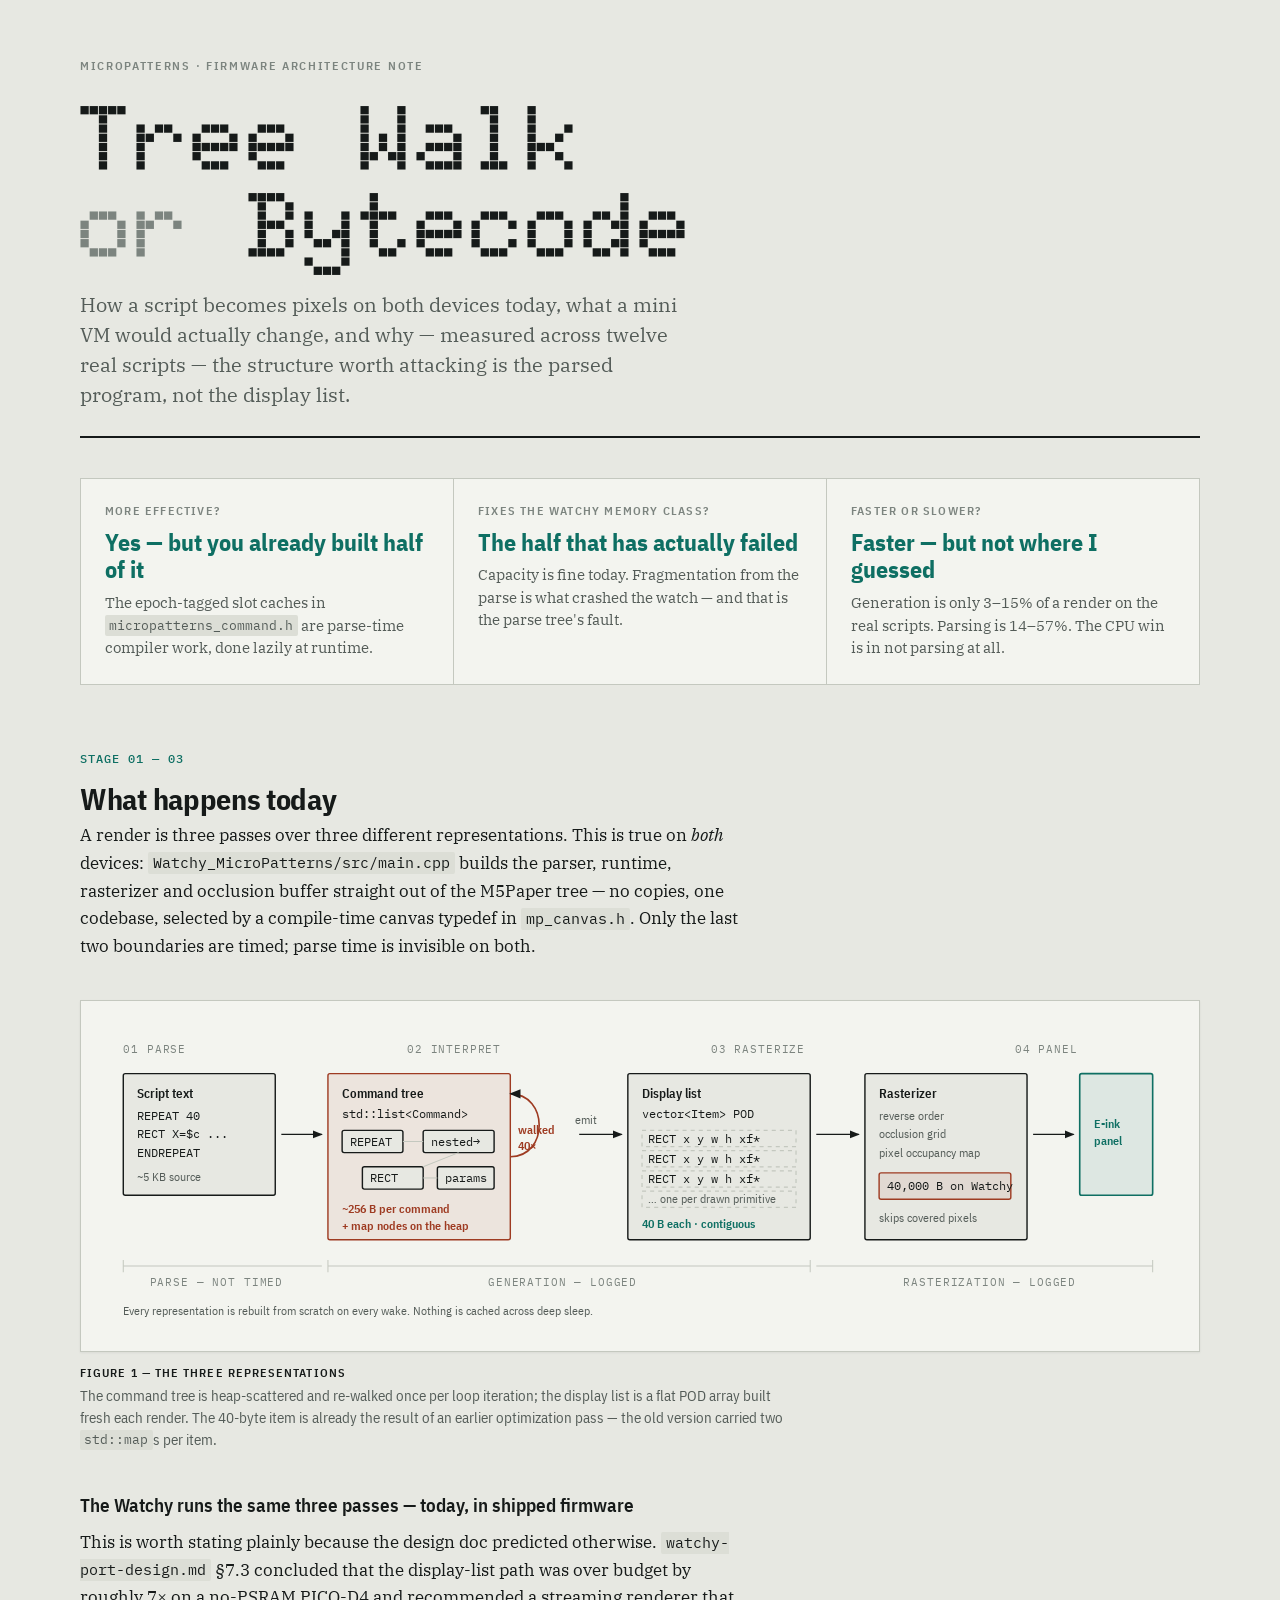
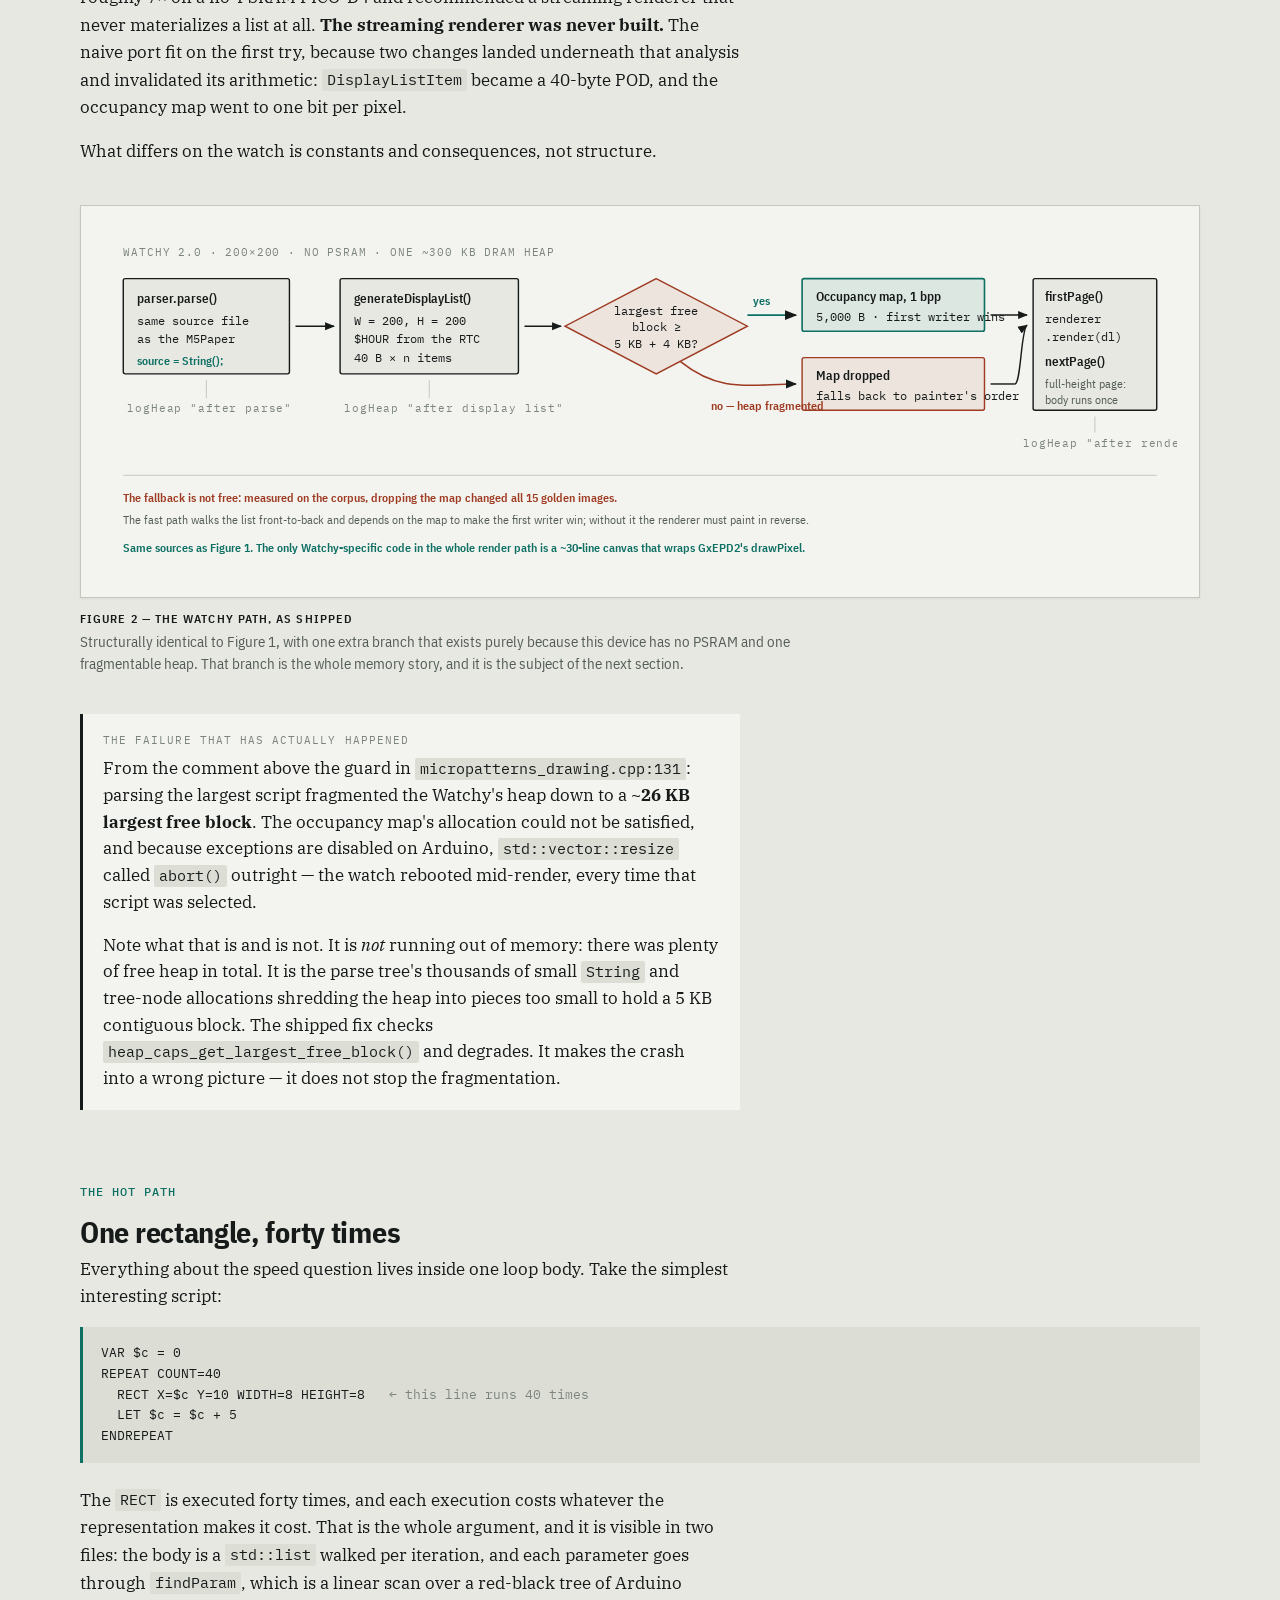
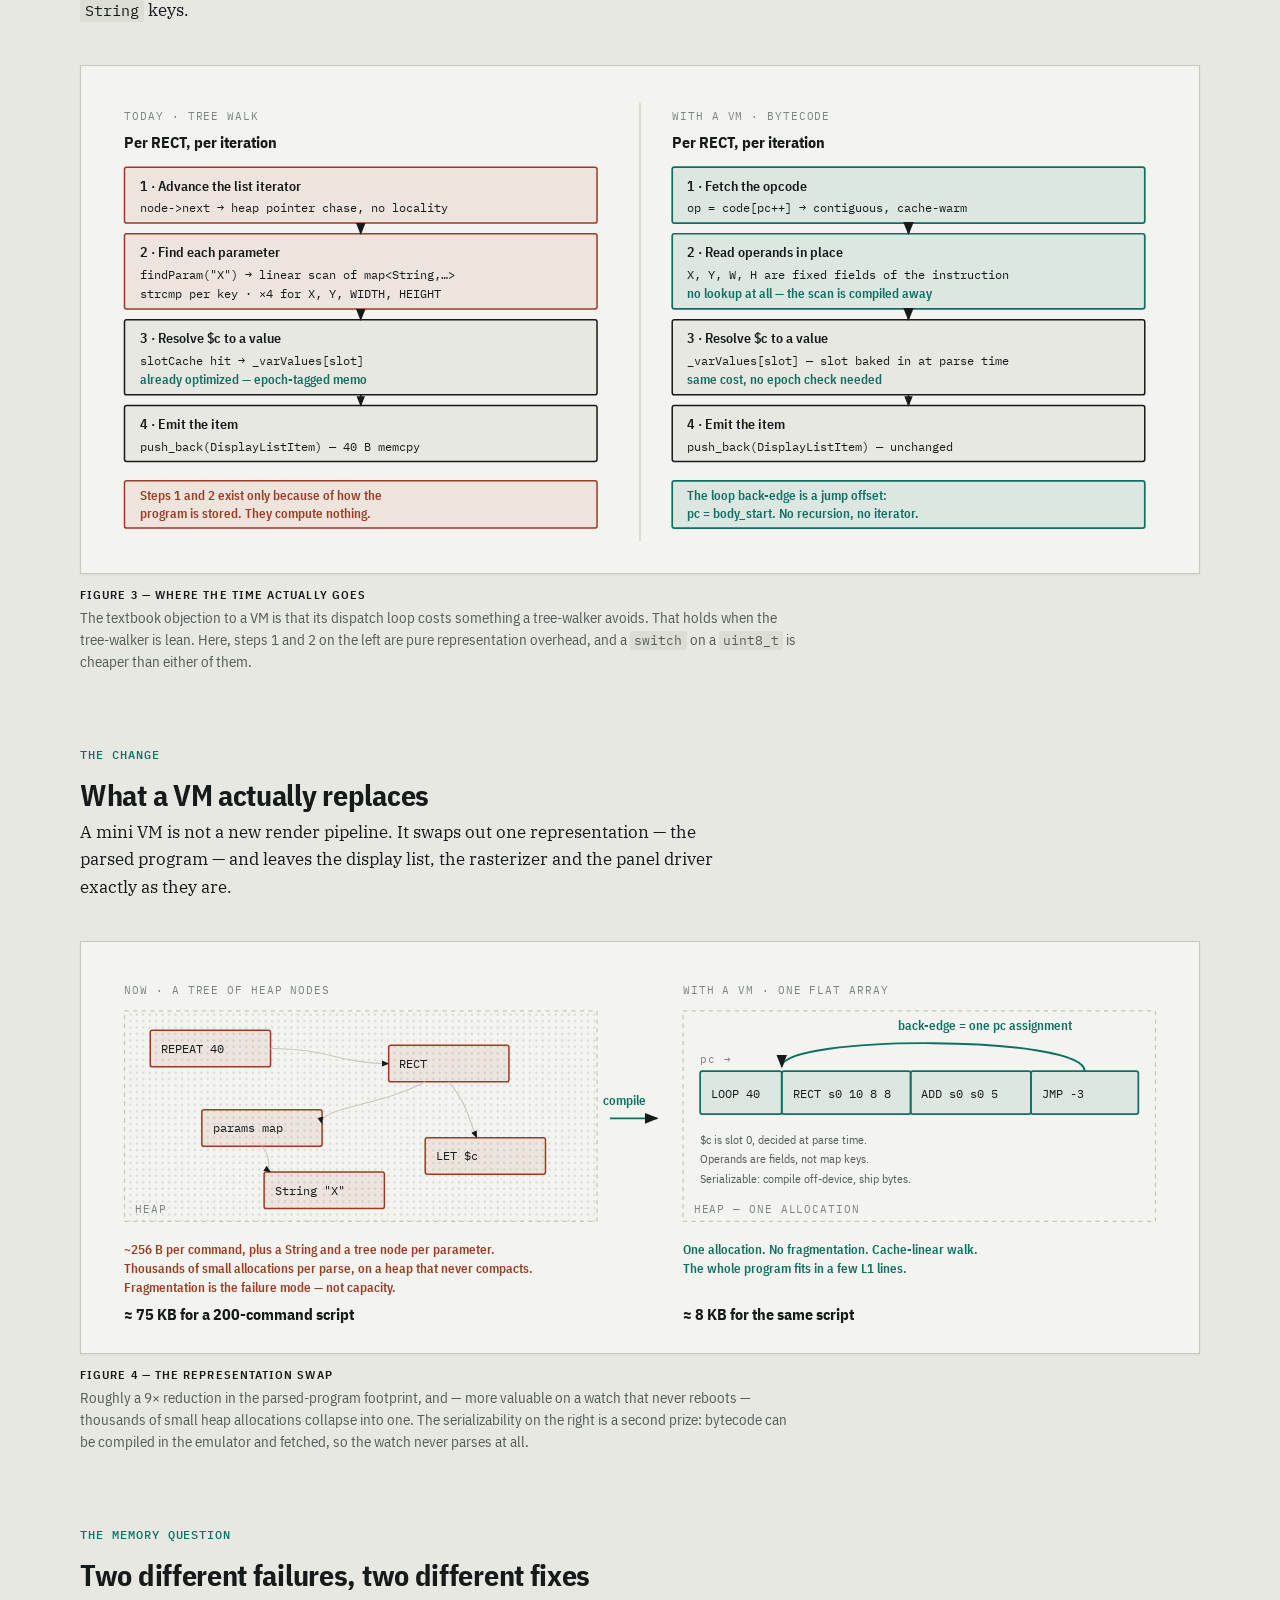
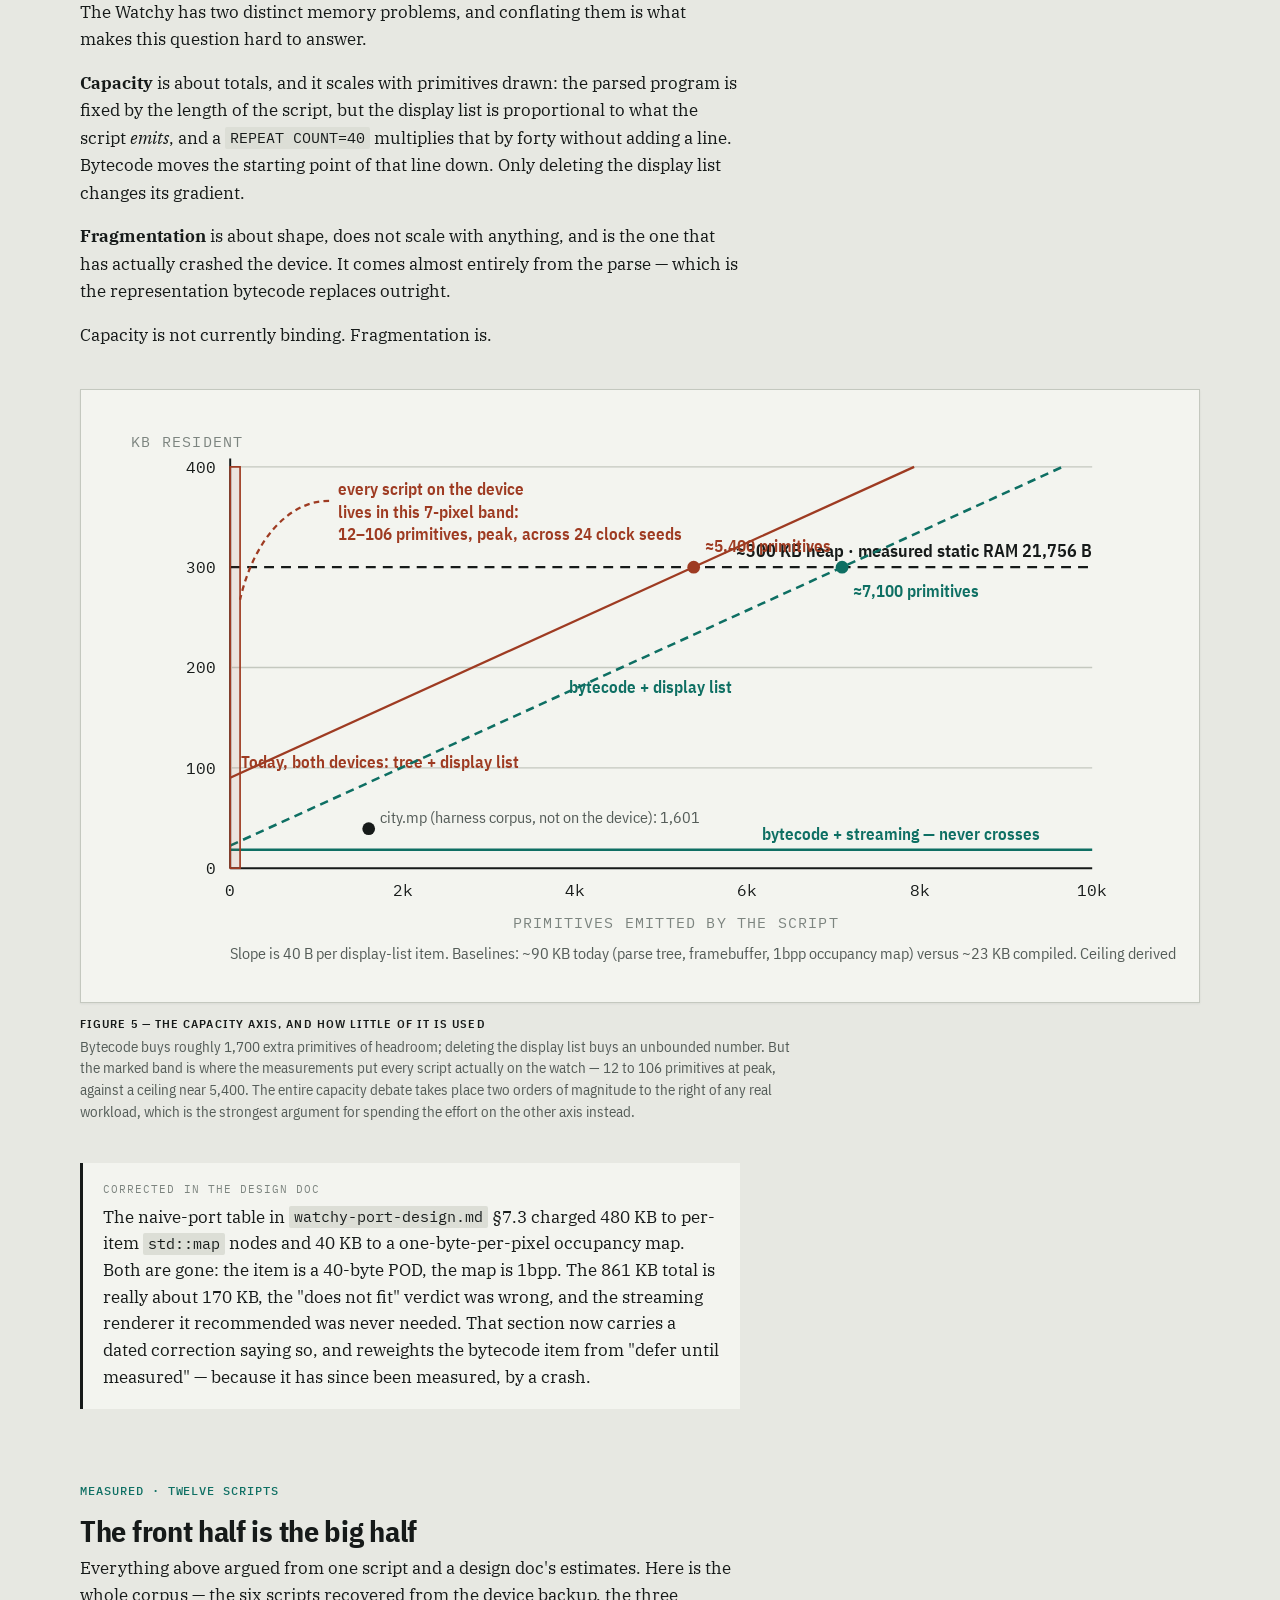
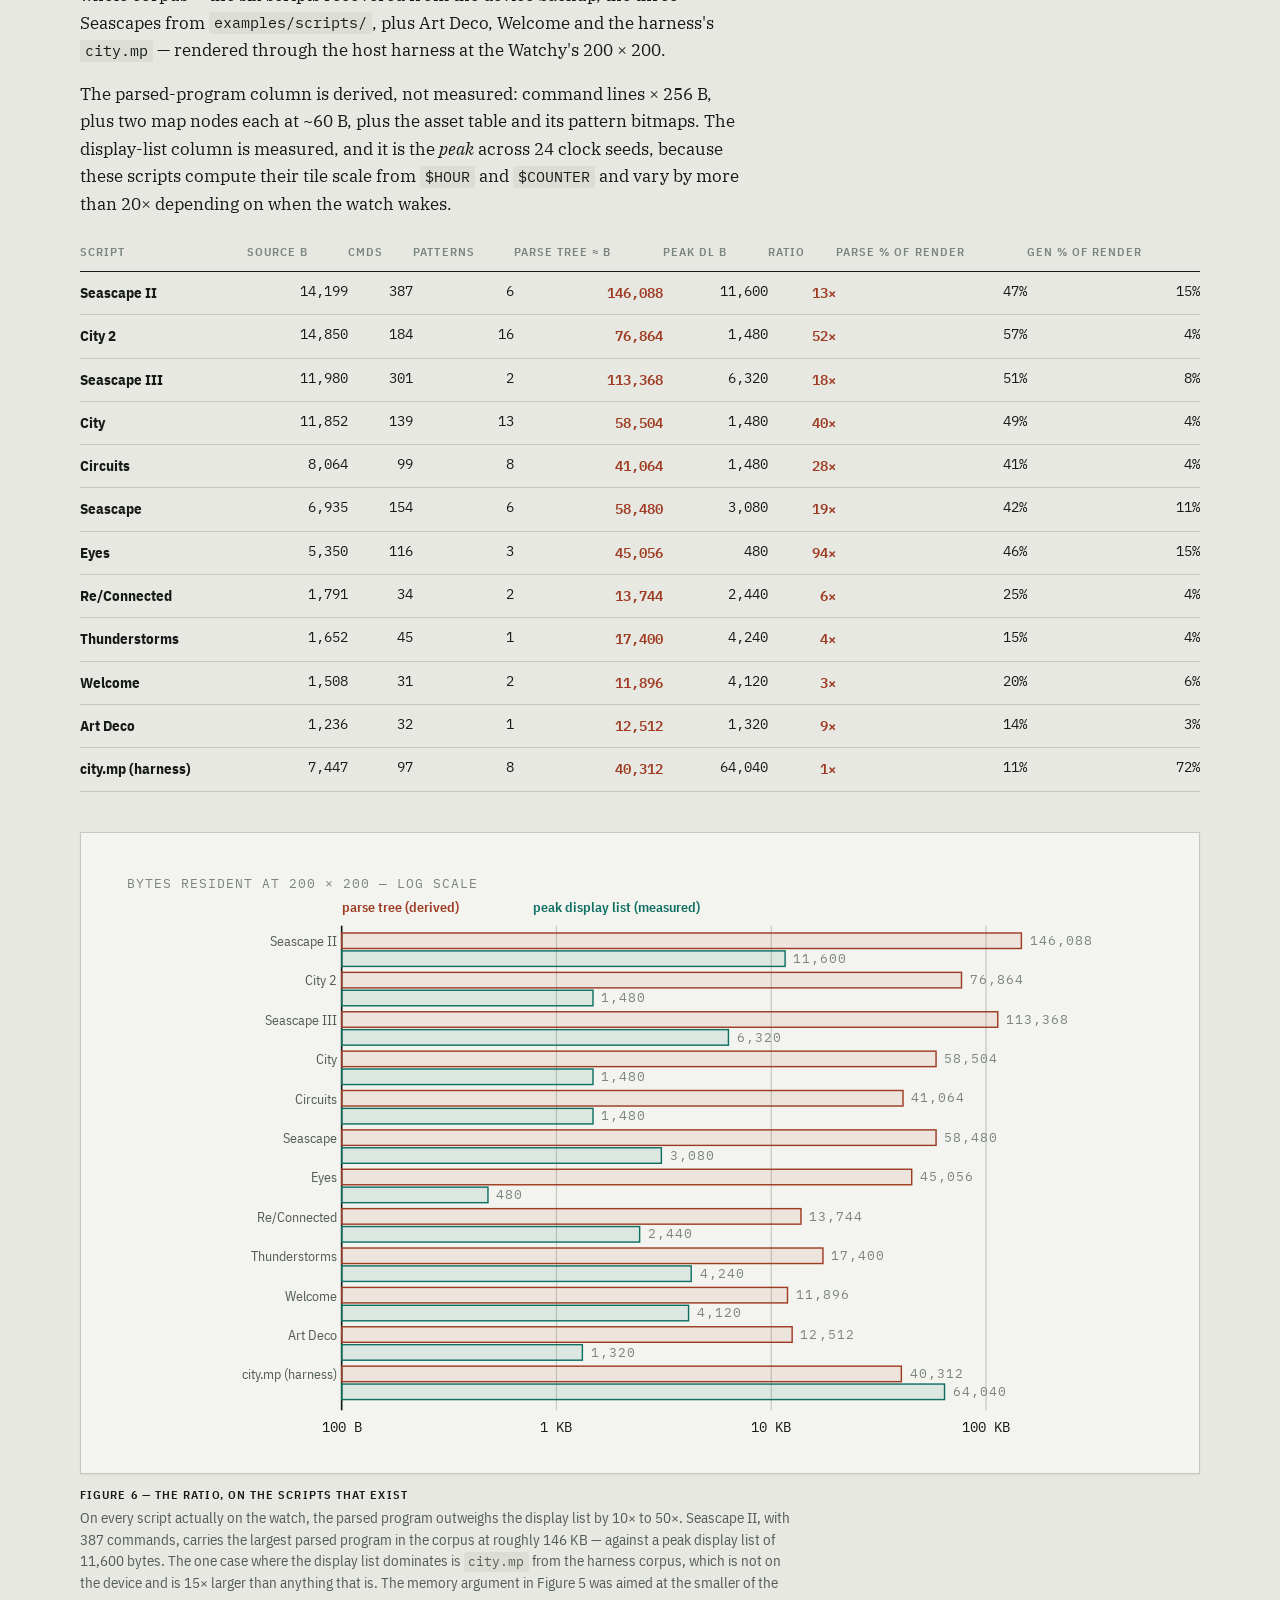
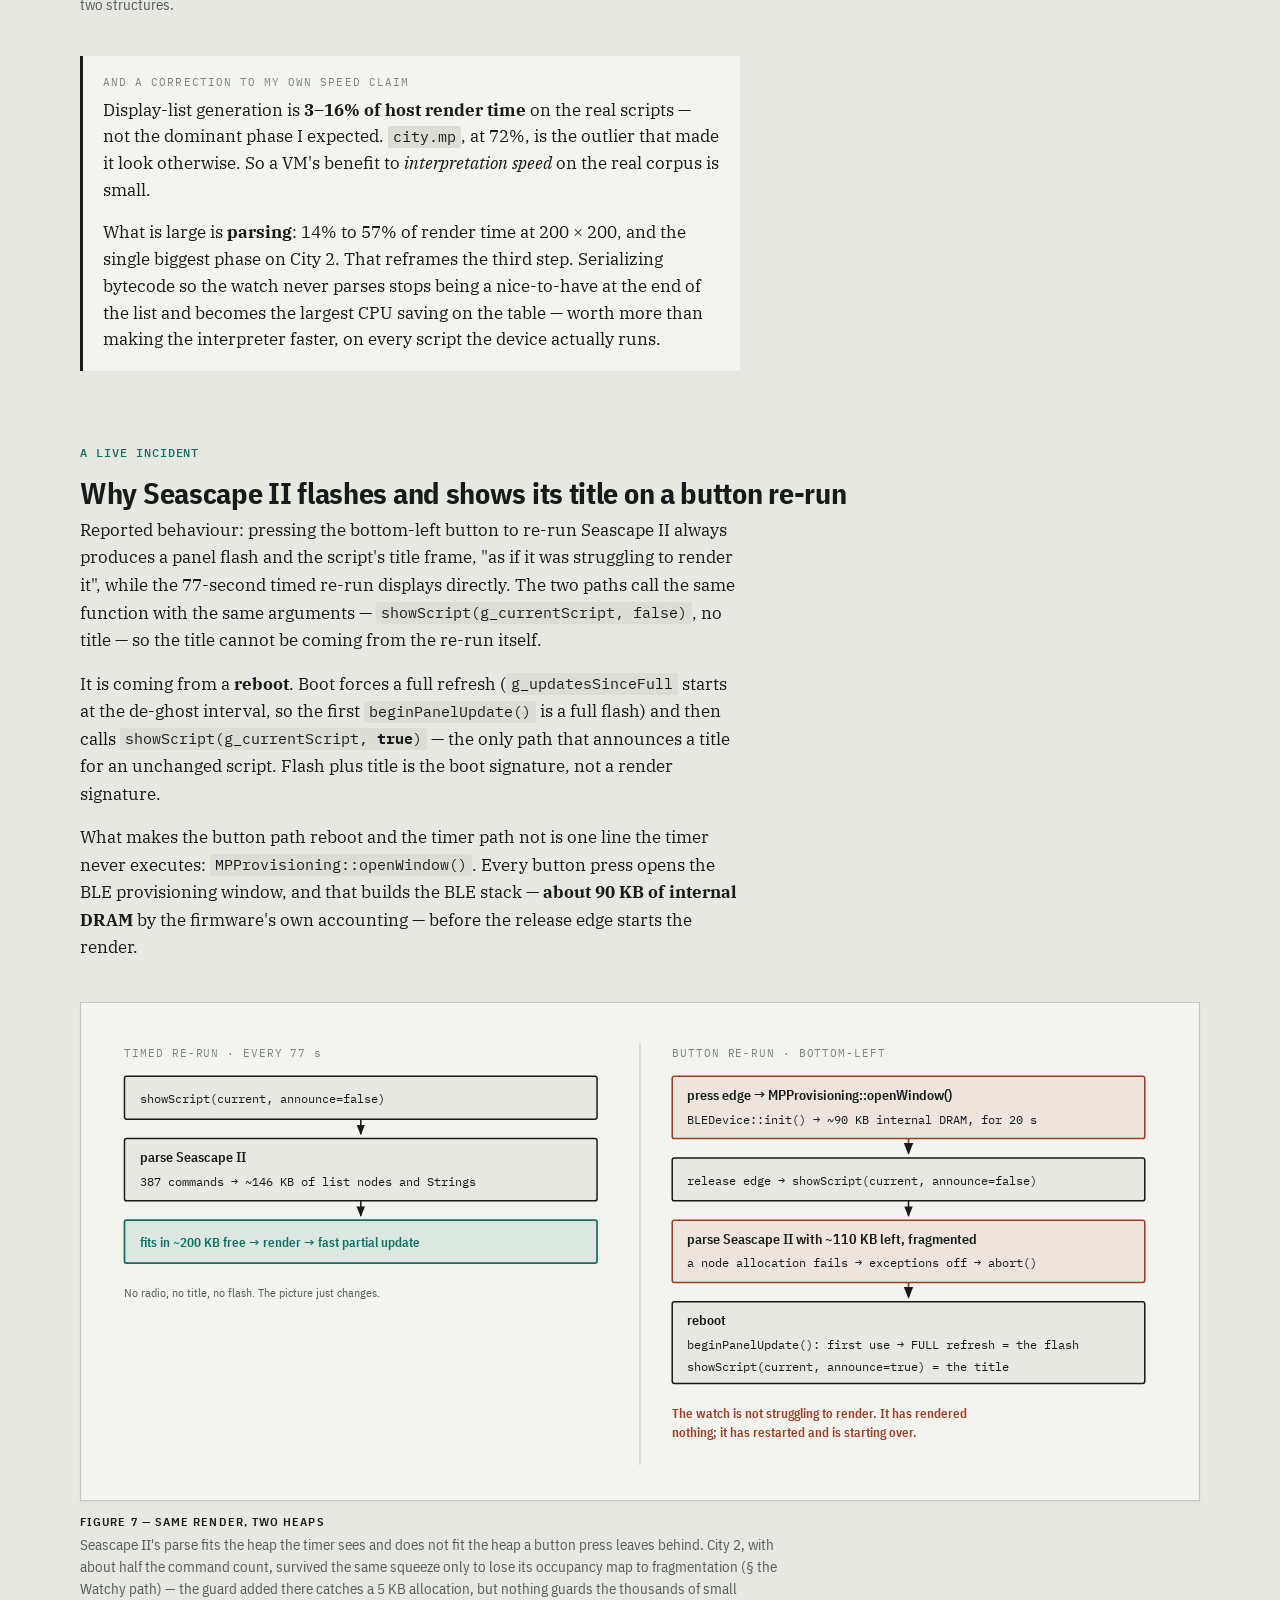
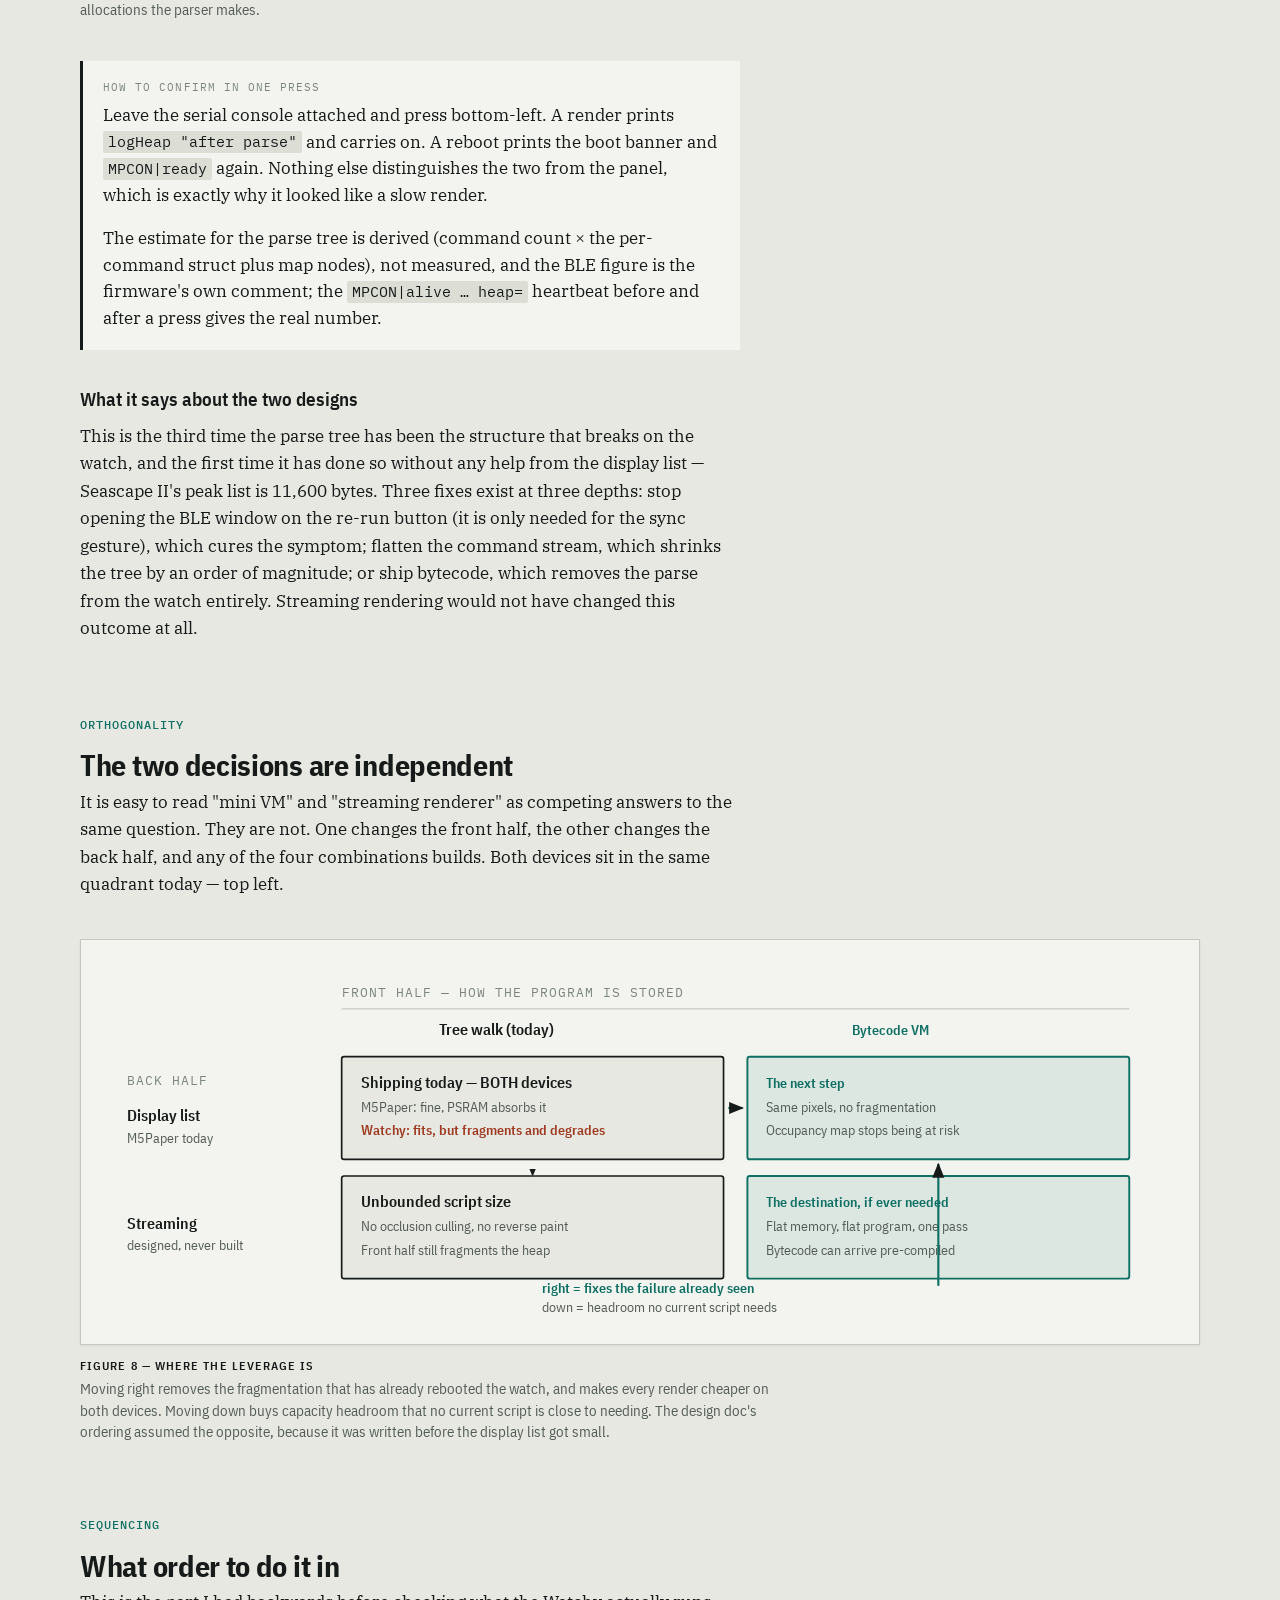
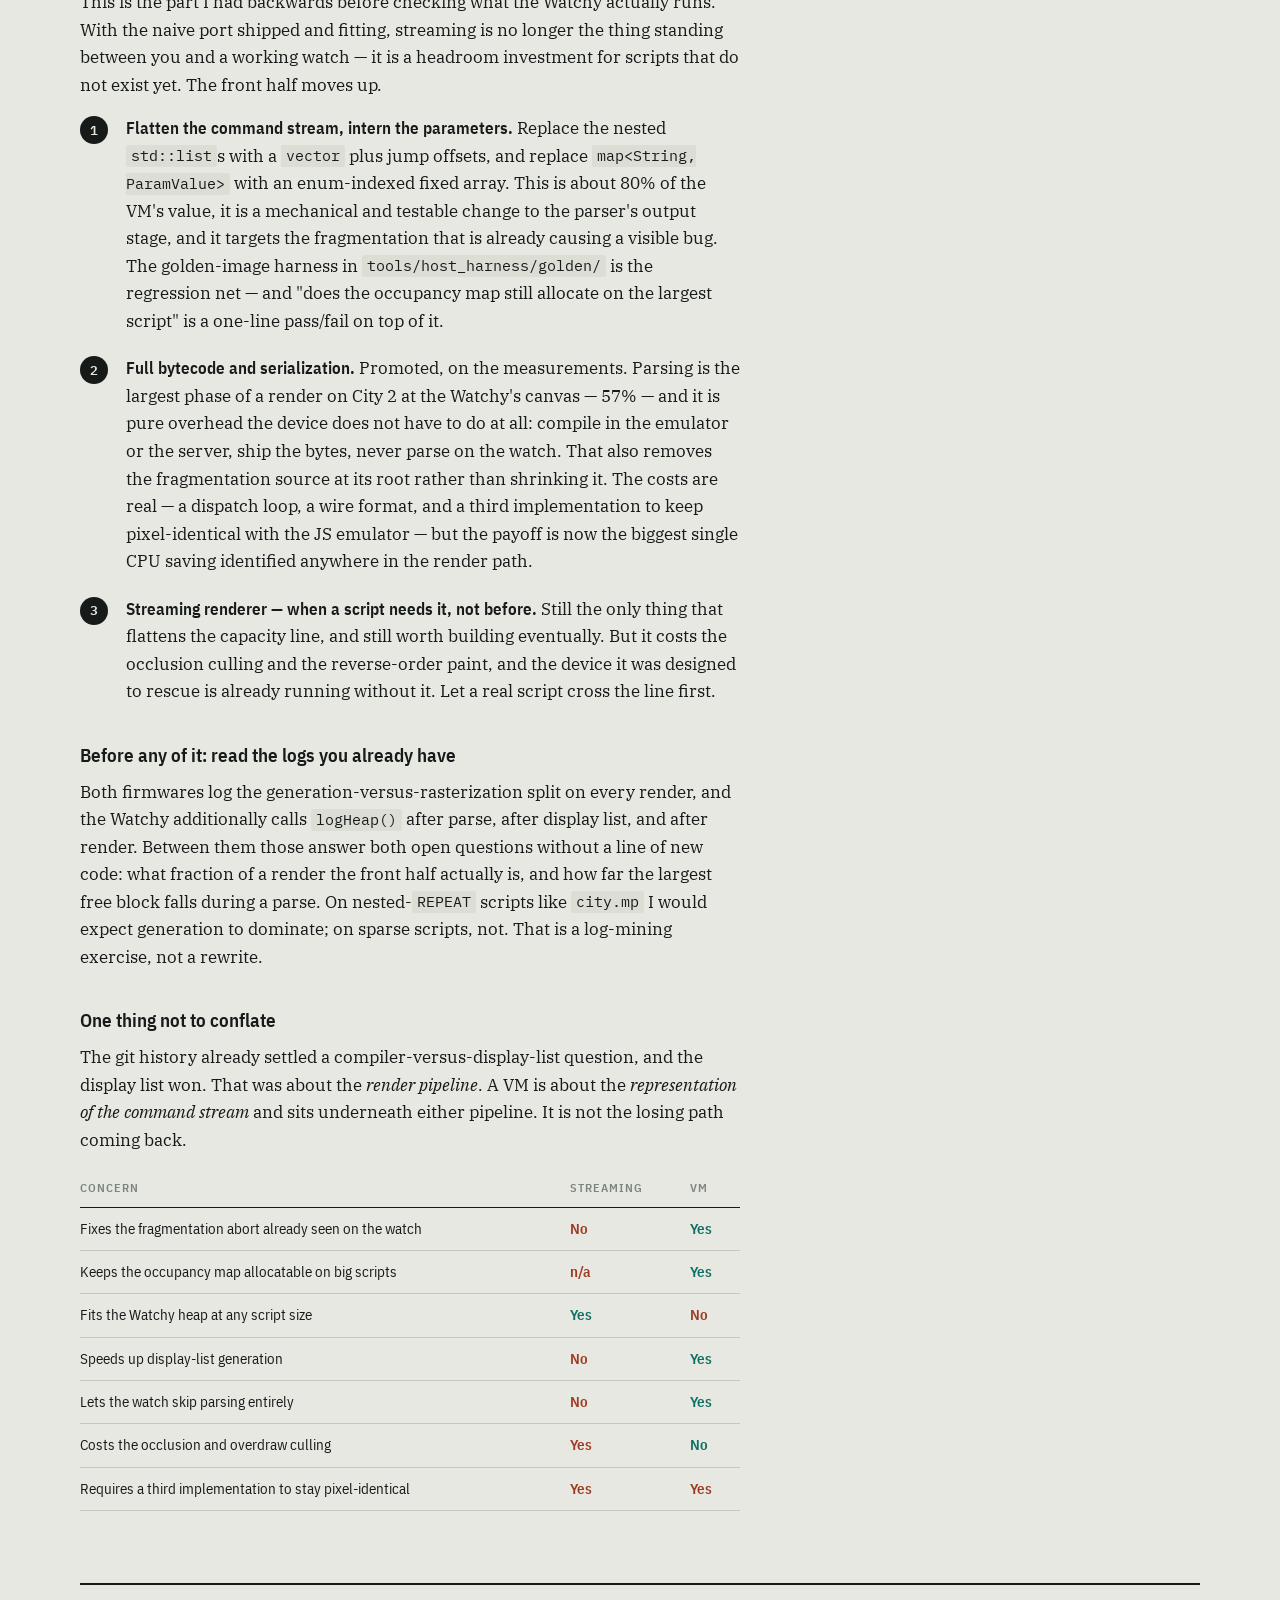
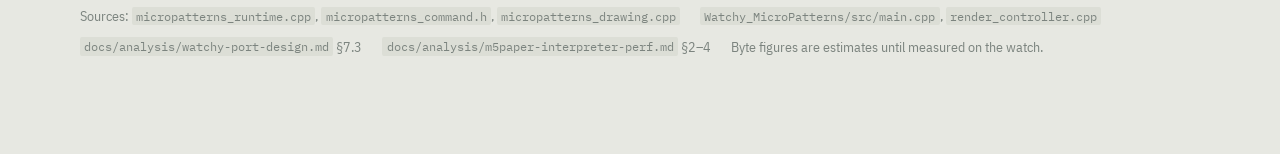
==== docs/explainers/tree-walk-or-bytecode.html @ 218fcb79 "Add two visual explainers on the renderer, with the twelve-script measurements behind them docs/expl" ====
<!doctype html>
<html lang="en">
<meta charset="utf-8">
<meta name="viewport" content="width=device-width, initial-scale=1">
<title>Tree Walk or Bytecode</title>
<link rel="preconnect" href="https://fonts.googleapis.com">
<link rel="preconnect" href="https://fonts.gstatic.com" crossorigin>
<link rel="stylesheet" href="https://fonts.googleapis.com/css2?family=Doto:wght@700;900&family=IBM+Plex+Mono:wght@400;500;600&family=IBM+Plex+Sans+Condensed:wght@400;500;600;700&family=IBM+Plex+Serif:ital,wght@0,400;0,500;1,400&display=swap">

<style>
:root {
  --paper:       #E7E8E2;
  --raise:       #F3F4EF;
  --sunk:        #DCDED6;
  --ink:         #161A19;
  --ink-soft:    #545C58;
  --ink-faint:   #7C847F;
  --rule:        #C4C8BF;
  --accent:      #0E6F63;
  --accent-soft: #0E6F6318;
  --warn:        #9E3B22;
  --warn-soft:   #9E3B2216;
  --shadow:      0 1px 2px #161A1910;

  --f-display: "Doto", "IBM Plex Mono", ui-monospace, monospace;
  --f-label:   "IBM Plex Sans Condensed", "Helvetica Neue", Arial, sans-serif;
  --f-body:    "IBM Plex Serif", Georgia, "Times New Roman", serif;
  --f-mono:    "IBM Plex Mono", ui-monospace, SFMono-Regular, Menlo, monospace;
}

@media (prefers-color-scheme: dark) {
  :root:not([data-theme="light"]) {
    --paper:       #121514;
    --raise:       #1B201E;
    --sunk:        #0C0E0D;
    --ink:         #E4E7E1;
    --ink-soft:    #9AA39E;
    --ink-faint:   #6E7873;
    --rule:        #2E3532;
    --accent:      #4FBFAE;
    --accent-soft: #4FBFAE1A;
    --warn:        #D9714F;
    --warn-soft:   #D9714F1A;
    --shadow:      0 1px 2px #00000040;
  }
}

:root[data-theme="dark"] {
  --paper:       #121514;
  --raise:       #1B201E;
  --sunk:        #0C0E0D;
  --ink:         #E4E7E1;
  --ink-soft:    #9AA39E;
  --ink-faint:   #6E7873;
  --rule:        #2E3532;
  --accent:      #4FBFAE;
  --accent-soft: #4FBFAE1A;
  --warn:        #D9714F;
  --warn-soft:   #D9714F1A;
  --shadow:      0 1px 2px #00000040;
}

* { box-sizing: border-box; }

body {
  background: var(--paper);
  color: var(--ink);
  font-family: var(--f-body);
  font-size: 17px;
  line-height: 1.62;
  margin: 0;
  padding: 0 24px 96px;
  -webkit-font-smoothing: antialiased;
}

.wrap { max-width: 1120px; margin: 0 auto; }
.col  { max-width: 660px; }

/* ---------- masthead ---------- */

header.mast {
  border-bottom: 2px solid var(--ink);
  padding: 56px 0 26px;
  margin-bottom: 40px;
}
.eyebrow {
  font-family: var(--f-label);
  font-size: 12px;
  font-weight: 600;
  letter-spacing: 0.14em;
  text-transform: uppercase;
  color: var(--ink-faint);
  margin: 0 0 20px;
}
h1 {
  font-family: var(--f-display);
  font-weight: 900;
  font-size: clamp(42px, 9vw, 92px);
  line-height: 0.94;
  letter-spacing: 0.01em;
  margin: 0 0 22px;
  text-wrap: balance;
}
h1 .or { color: var(--ink-faint); }
.standfirst {
  font-size: 20px;
  line-height: 1.5;
  color: var(--ink-soft);
  max-width: 620px;
  margin: 0;
}
.standfirst em { color: var(--ink); font-style: italic; }

/* ---------- verdict strip ---------- */

.verdicts {
  display: grid;
  grid-template-columns: repeat(auto-fit, minmax(240px, 1fr));
  gap: 1px;
  background: var(--rule);
  border: 1px solid var(--rule);
  margin: 40px 0 64px;
}
.verdict {
  background: var(--raise);
  padding: 22px 24px 24px;
  display: flex;
  flex-direction: column;
  gap: 8px;
}
.verdict .q {
  font-family: var(--f-label);
  font-size: 12px;
  font-weight: 600;
  letter-spacing: 0.1em;
  text-transform: uppercase;
  color: var(--ink-faint);
}
.verdict .a {
  font-family: var(--f-label);
  font-size: 24px;
  font-weight: 700;
  line-height: 1.15;
  color: var(--accent);
}
.verdict .a.warn { color: var(--warn); }
.verdict p { margin: 0; font-size: 15px; line-height: 1.5; color: var(--ink-soft); }

/* ---------- sections ---------- */

section { margin: 0 0 72px; }

h2 {
  font-family: var(--f-label);
  font-size: 30px;
  font-weight: 700;
  line-height: 1.15;
  letter-spacing: -0.01em;
  margin: 0 0 6px;
  text-wrap: balance;
}
.kicker {
  font-family: var(--f-mono);
  font-size: 12px;
  font-weight: 500;
  letter-spacing: 0.08em;
  text-transform: uppercase;
  color: var(--accent);
  margin: 0 0 14px;
}
h3 {
  font-family: var(--f-label);
  font-size: 19px;
  font-weight: 600;
  margin: 34px 0 8px;
}
p { margin: 0 0 16px; }
a { color: var(--accent); text-decoration-thickness: 1px; text-underline-offset: 2px; }
a:focus-visible, summary:focus-visible { outline: 2px solid var(--accent); outline-offset: 3px; }

code {
  font-family: var(--f-mono);
  font-size: 0.88em;
  background: var(--sunk);
  padding: 0.1em 0.34em;
  border-radius: 2px;
}

ol.steps { counter-reset: s; list-style: none; padding: 0; margin: 0; }
ol.steps > li {
  counter-increment: s;
  position: relative;
  padding-left: 46px;
  margin-bottom: 20px;
}
ol.steps > li::before {
  content: counter(s);
  position: absolute;
  left: 0; top: 1px;
  width: 28px; height: 28px;
  display: grid; place-items: center;
  font-family: var(--f-mono);
  font-size: 13px; font-weight: 600;
  color: var(--paper);
  background: var(--ink);
  border-radius: 50%;
}
ol.steps > li strong { font-family: var(--f-label); font-weight: 600; }
td.num { text-align: right; font-family: var(--f-mono); font-variant-numeric: tabular-nums; font-size: 13.5px; padding-right: 0; }
td.accentcell { color: var(--warn); font-weight: 600; }

ul.plain { padding-left: 20px; margin: 0 0 16px; }
ul.plain li { margin-bottom: 8px; }

/* ---------- figures ---------- */

figure {
  margin: 40px 0;
  padding: 0;
}
figure .frame {
  background: var(--raise);
  border: 1px solid var(--rule);
  padding: 26px 22px 20px;
  overflow-x: auto;
  box-shadow: var(--shadow);
}
figure svg { display: block; width: 100%; height: auto; min-width: 560px; }
figcaption {
  font-family: var(--f-label);
  font-size: 14.5px;
  line-height: 1.5;
  color: var(--ink-soft);
  margin-top: 12px;
  max-width: 720px;
}
figcaption b {
  font-weight: 600;
  color: var(--ink);
  display: block;
  font-size: 12px;
  letter-spacing: 0.09em;
  text-transform: uppercase;
  margin-bottom: 3px;
}

/* svg primitives */
.s-box   { fill: var(--paper); stroke: var(--ink); stroke-width: 1.4; }
.s-box-a { fill: var(--accent-soft); stroke: var(--accent); stroke-width: 1.6; }
.s-box-w { fill: var(--warn-soft); stroke: var(--warn); stroke-width: 1.4; }
.s-box-g { fill: none; stroke: var(--rule); stroke-width: 1.2; stroke-dasharray: 4 4; }
.s-line  { stroke: var(--ink); stroke-width: 1.4; fill: none; }
.s-line-a{ stroke: var(--accent); stroke-width: 1.8; fill: none; }
.s-line-w{ stroke: var(--warn); stroke-width: 1.6; fill: none; }
.s-line-f{ stroke: var(--rule); stroke-width: 1; fill: none; }
.t       { font-family: var(--f-label); font-size: 13px; font-weight: 600; fill: var(--ink); }
.t-m     { font-family: var(--f-mono); font-size: 11.5px; fill: var(--ink); }
.t-s     { font-family: var(--f-label); font-size: 11.5px; fill: var(--ink-soft); }
.t-a     { font-family: var(--f-label); font-size: 12px; font-weight: 600; fill: var(--accent); }
.t-w     { font-family: var(--f-label); font-size: 12px; font-weight: 600; fill: var(--warn); }
.t-cap   { font-family: var(--f-mono); font-size: 10.5px; letter-spacing: 0.08em; fill: var(--ink-faint); }
.t-big   { font-family: var(--f-label); font-size: 15px; font-weight: 700; fill: var(--ink); }

/* ---------- code block ---------- */

pre {
  font-family: var(--f-mono);
  font-size: 13px;
  line-height: 1.6;
  background: var(--sunk);
  border-left: 3px solid var(--accent);
  padding: 16px 18px;
  overflow-x: auto;
  margin: 0 0 24px;
}
pre code { background: none; padding: 0; font-size: inherit; }
pre .c { color: var(--ink-faint); }

/* ---------- table ---------- */

.tbl-wrap { overflow-x: auto; margin: 0 0 24px; }
table {
  border-collapse: collapse;
  width: 100%;
  font-family: var(--f-label);
  font-size: 15px;
  min-width: 480px;
}
th, td {
  text-align: left;
  padding: 9px 14px 9px 0;
  border-bottom: 1px solid var(--rule);
  vertical-align: top;
}
th {
  font-size: 11.5px;
  letter-spacing: 0.09em;
  text-transform: uppercase;
  color: var(--ink-faint);
  font-weight: 600;
  border-bottom: 1.5px solid var(--ink);
}
td.num { text-align: right; font-family: var(--f-mono); font-variant-numeric: tabular-nums; padding-right: 0; }
td.yes { color: var(--accent); font-weight: 600; }
td.no  { color: var(--warn); font-weight: 600; }

/* ---------- callout ---------- */

.callout {
  border-left: 3px solid var(--ink);
  background: var(--raise);
  padding: 18px 20px;
  margin: 28px 0;
  font-size: 16.5px;
}
.callout p:last-child { margin-bottom: 0; }
.callout .tag {
  font-family: var(--f-mono);
  font-size: 10.5px;
  letter-spacing: 0.1em;
  text-transform: uppercase;
  color: var(--ink-faint);
  display: block;
  margin-bottom: 6px;
}

footer.end {
  border-top: 2px solid var(--ink);
  padding-top: 20px;
  font-family: var(--f-label);
  font-size: 14px;
  color: var(--ink-faint);
  display: flex;
  flex-wrap: wrap;
  gap: 8px 20px;
}

@media (prefers-reduced-motion: no-preference) {
  a { transition: color 120ms ease; }
}
</style>

<div class="wrap">

<header class="mast">
  <p class="eyebrow">MicroPatterns · firmware architecture note</p>
  <h1>Tree Walk <span class="or">or</span> Bytecode</h1>
  <p class="standfirst">How a script becomes pixels on both devices today, what a mini VM would actually change, and why — measured across twelve real scripts — the structure worth attacking is the parsed program, not the display list.</p>
</header>

<div class="verdicts">
  <div class="verdict">
    <span class="q">More effective?</span>
    <span class="a">Yes — but you already built half of it</span>
    <p>The epoch-tagged slot caches in <code>micropatterns_command.h</code> are parse-time compiler work, done lazily at runtime.</p>
  </div>
  <div class="verdict">
    <span class="q">Fixes the Watchy memory class?</span>
    <span class="a">The half that has actually failed</span>
    <p>Capacity is fine today. Fragmentation from the parse is what crashed the watch — and that is the parse tree's fault.</p>
  </div>
  <div class="verdict">
    <span class="q">Faster or slower?</span>
    <span class="a">Faster — but not where I guessed</span>
    <p>Generation is only 3–15% of a render on the real scripts. Parsing is 14–57%. The CPU win is in not parsing at all.</p>
  </div>
</div>

<!-- ============================================================ -->

<section>
  <p class="kicker">Stage 01 — 03</p>
  <h2>What happens today</h2>
  <div class="col">
    <p>A render is three passes over three different representations. This is true on <em>both</em> devices: <code>Watchy_MicroPatterns/src/main.cpp</code> builds the parser, runtime, rasterizer and occlusion buffer straight out of the M5Paper tree — no copies, one codebase, selected by a compile-time canvas typedef in <code>mp_canvas.h</code>. Only the last two boundaries are timed; parse time is invisible on both.</p>
  </div>

  <figure>
    <div class="frame">
      <svg viewBox="0 0 1060 300" role="img" aria-label="Today's pipeline: script text is parsed into a heap-allocated command tree, walked once per loop iteration to generate a flat display list of POD items, then rasterized in reverse order through a pixel occupancy map into the canvas and out to the panel.">
        <defs>
          <marker id="ah" viewBox="0 0 10 10" refX="9" refY="5" markerWidth="7" markerHeight="7" orient="auto-start-reverse">
            <polygon points="0,1 10,5 0,9" fill="currentColor"/>
          </marker>
        </defs>

        <!-- stage numbers -->
        <text class="t-cap" x="20"  y="26">01 PARSE</text>
        <text class="t-cap" x="300" y="26">02 INTERPRET</text>
        <text class="t-cap" x="600" y="26">03 RASTERIZE</text>
        <text class="t-cap" x="900" y="26">04 PANEL</text>

        <!-- 1. script text -->
        <rect class="s-box" x="20" y="46" width="150" height="120" rx="2"/>
        <text class="t"   x="34" y="70">Script text</text>
        <text class="t-m" x="34" y="92">REPEAT 40</text>
        <text class="t-m" x="34" y="110">  RECT X=$c ...</text>
        <text class="t-m" x="34" y="128">ENDREPEAT</text>
        <text class="t-s" x="34" y="152">~5 KB source</text>

        <line class="s-line" x1="176" y1="106" x2="216" y2="106" marker-end="url(#ah)" color="var(--ink)"/>

        <!-- 2. command tree -->
        <rect class="s-box-w" x="222" y="46" width="180" height="164" rx="2"/>
        <text class="t"   x="236" y="70">Command tree</text>
        <text class="t-m" x="236" y="90">std::list&lt;Command&gt;</text>
        <rect class="s-box" x="236" y="102" width="60" height="22" rx="2"/>
        <text class="t-m" x="244" y="117">REPEAT</text>
        <rect class="s-box" x="316" y="102" width="70" height="22" rx="2"/>
        <text class="t-m" x="324" y="117">nested→</text>
        <rect class="s-box" x="256" y="138" width="60" height="22" rx="2"/>
        <text class="t-m" x="264" y="153">RECT</text>
        <rect class="s-box" x="330" y="138" width="56" height="22" rx="2"/>
        <text class="t-m" x="338" y="153">params</text>
        <line class="s-line-f" x1="296" y1="113" x2="316" y2="113"/>
        <line class="s-line-f" x1="351" y1="124" x2="316" y2="138"/>
        <line class="s-line-f" x1="316" y1="149" x2="330" y2="149"/>
        <text class="t-w" x="236" y="184">~256 B per command</text>
        <text class="t-w" x="236" y="200">+ map nodes on the heap</text>

        <!-- re-walk loop arrow -->
        <path class="s-line-w" d="M 402 128 C 440 128 440 66 402 66" marker-end="url(#ah)" color="var(--warn)"/>
        <text class="t-w" x="410" y="106">walked</text>
        <text class="t-w" x="410" y="121">40×</text>

        <line class="s-line" x1="470" y1="106" x2="512" y2="106" marker-end="url(#ah)" color="var(--ink)"/>
        <text class="t-s" x="466" y="96">emit</text>

        <!-- 3. display list -->
        <rect class="s-box" x="518" y="46" width="180" height="164" rx="2"/>
        <text class="t"   x="532" y="70">Display list</text>
        <text class="t-m" x="532" y="90">vector&lt;Item&gt; POD</text>
        <rect class="s-box-g" x="532" y="102" width="152" height="16"/>
        <rect class="s-box-g" x="532" y="122" width="152" height="16"/>
        <rect class="s-box-g" x="532" y="142" width="152" height="16"/>
        <rect class="s-box-g" x="532" y="162" width="152" height="16"/>
        <text class="t-m" x="538" y="114">RECT  x y w h  xf*</text>
        <text class="t-m" x="538" y="134">RECT  x y w h  xf*</text>
        <text class="t-m" x="538" y="154">RECT  x y w h  xf*</text>
        <text class="t-s" x="538" y="174">… one per drawn primitive</text>
        <text class="t-a" x="532" y="198">40 B each · contiguous</text>

        <line class="s-line" x1="704" y1="106" x2="746" y2="106" marker-end="url(#ah)" color="var(--ink)"/>

        <!-- 4. rasterizer -->
        <rect class="s-box" x="752" y="46" width="160" height="164" rx="2"/>
        <text class="t"   x="766" y="70">Rasterizer</text>
        <text class="t-s" x="766" y="92">reverse order</text>
        <text class="t-s" x="766" y="110">occlusion grid</text>
        <text class="t-s" x="766" y="128">pixel occupancy map</text>
        <rect class="s-box-w" x="766" y="144" width="130" height="26" rx="2"/>
        <text class="t-m" x="774" y="161">40,000 B on Watchy</text>
        <text class="t-s" x="766" y="192">skips covered pixels</text>

        <line class="s-line" x1="918" y1="106" x2="958" y2="106" marker-end="url(#ah)" color="var(--ink)"/>

        <!-- 5. panel -->
        <rect class="s-box-a" x="964" y="46" width="72" height="120" rx="2"/>
        <text class="t-a" x="978" y="100">E-ink</text>
        <text class="t-a" x="978" y="116">panel</text>

        <!-- timers -->
        <line class="s-line-f" x1="222" y1="236" x2="698" y2="236"/>
        <line class="s-line-f" x1="222" y1="230" x2="222" y2="242"/>
        <line class="s-line-f" x1="698" y1="230" x2="698" y2="242"/>
        <text class="t-cap" x="380" y="256">GENERATION — LOGGED</text>
        <line class="s-line-f" x1="704" y1="236" x2="1036" y2="236"/>
        <line class="s-line-f" x1="1036" y1="230" x2="1036" y2="242"/>
        <text class="t-cap" x="790" y="256">RASTERIZATION — LOGGED</text>
        <line class="s-line-f" x1="20" y1="236" x2="216" y2="236"/>
        <line class="s-line-f" x1="20" y1="230" x2="20" y2="242"/>
        <text class="t-cap" x="46" y="256">PARSE — NOT TIMED</text>

        <text class="t-s" x="20" y="284">Every representation is rebuilt from scratch on every wake. Nothing is cached across deep sleep.</text>
      </svg>
    </div>
    <figcaption><b>Figure 1 — the three representations</b>The command tree is heap-scattered and re-walked once per loop iteration; the display list is a flat POD array built fresh each render. The 40-byte item is already the result of an earlier optimization pass — the old version carried two <code>std::map</code>s per item.</figcaption>
  </figure>

  <div class="col">
    <h3>The Watchy runs the same three passes — today, in shipped firmware</h3>
    <p>This is worth stating plainly because the design doc predicted otherwise. <code>watchy-port-design.md</code> §7.3 concluded that the display-list path was over budget by roughly 7× on a no-PSRAM PICO-D4 and recommended a streaming renderer that never materializes a list at all. <strong>The streaming renderer was never built.</strong> The naive port fit on the first try, because two changes landed underneath that analysis and invalidated its arithmetic: <code>DisplayListItem</code> became a 40-byte POD, and the occupancy map went to one bit per pixel.</p>
    <p>What differs on the watch is constants and consequences, not structure.</p>
  </div>

  <figure>
    <div class="frame">
      <svg viewBox="0 0 1060 340" role="img" aria-label="The Watchy render path: parse, free the source, generate a display list, then rasterize inside a single GxEPD2 page. A guard checks the largest free heap block before allocating the occupancy map and drops it if the heap is too fragmented, falling back to painter's order. Heap is logged at three checkpoints.">
        <defs>
          <marker id="ah5" viewBox="0 0 10 10" refX="9" refY="5" markerWidth="7" markerHeight="7" orient="auto-start-reverse">
            <polygon points="0,1 10,5 0,9" fill="currentColor"/>
          </marker>
        </defs>

        <text class="t-cap" x="20" y="24">WATCHY 2.0 · 200×200 · NO PSRAM · ONE ~300 KB DRAM HEAP</text>

        <!-- parse -->
        <rect class="s-box" x="20" y="46" width="164" height="94" rx="2"/>
        <text class="t"   x="34" y="70">parser.parse()</text>
        <text class="t-m" x="34" y="92">same source file</text>
        <text class="t-m" x="34" y="110">as the M5Paper</text>
        <text class="t-a" x="34" y="131">source = String();</text>
        <line class="s-line-f" x1="102" y1="146" x2="102" y2="164"/>
        <text class="t-cap" x="24" y="178">logHeap "after parse"</text>

        <line class="s-line" x1="190" y1="93" x2="228" y2="93" marker-end="url(#ah5)" color="var(--ink)"/>

        <!-- runtime -->
        <rect class="s-box" x="234" y="46" width="176" height="94" rx="2"/>
        <text class="t"   x="248" y="70">generateDisplayList()</text>
        <text class="t-m" x="248" y="92">W = 200, H = 200</text>
        <text class="t-m" x="248" y="110">$HOUR from the RTC</text>
        <text class="t-m" x="248" y="128">40 B × n items</text>
        <line class="s-line-f" x1="322" y1="146" x2="322" y2="164"/>
        <text class="t-cap" x="238" y="178">logHeap "after display list"</text>

        <line class="s-line" x1="416" y1="93" x2="452" y2="93" marker-end="url(#ah5)" color="var(--ink)"/>

        <!-- guard diamond -->
        <polygon class="s-box-w" points="546,46 636,93 546,140 456,93"/>
        <text class="t-m" x="546" y="82" text-anchor="middle">largest free</text>
        <text class="t-m" x="546" y="98" text-anchor="middle">block ≥</text>
        <text class="t-m" x="546" y="114" text-anchor="middle">5 KB + 4 KB?</text>

        <!-- yes path -->
        <line class="s-line-a" x1="636" y1="82" x2="684" y2="82" marker-end="url(#ah5)" color="var(--accent)"/>
        <text class="t-a" x="642" y="72">yes</text>
        <rect class="s-box-a" x="690" y="46" width="180" height="52" rx="2"/>
        <text class="t"   x="704" y="68">Occupancy map, 1 bpp</text>
        <text class="t-m" x="704" y="88">5,000 B · first writer wins</text>

        <!-- no path -->
        <path class="s-line-w" d="M 570 128 C 610 160 640 150 684 150" marker-end="url(#ah5)" color="var(--warn)"/>
        <text class="t-w" x="600" y="176">no — heap fragmented</text>
        <rect class="s-box-w" x="690" y="124" width="180" height="52" rx="2"/>
        <text class="t"   x="704" y="146">Map dropped</text>
        <text class="t-m" x="704" y="166">falls back to painter's order</text>

        <line class="s-line" x1="876" y1="82" x2="912" y2="82" marker-end="url(#ah5)" color="var(--ink)"/>
        <line class="s-line" x1="876" y1="150" x2="900" y2="150"/>
        <path class="s-line" d="M 900 150 C 906 150 906 96 912 92" marker-end="url(#ah5)" color="var(--ink)"/>

        <!-- raster -->
        <rect class="s-box" x="918" y="46" width="122" height="130" rx="2"/>
        <text class="t"   x="930" y="68">firstPage()</text>
        <text class="t-m" x="930" y="90">renderer</text>
        <text class="t-m" x="930" y="108">.render(dl)</text>
        <text class="t"   x="930" y="132">nextPage()</text>
        <text class="t-s" x="930" y="154">full-height page:</text>
        <text class="t-s" x="930" y="170">body runs once</text>
        <line class="s-line-f" x1="979" y1="182" x2="979" y2="198"/>
        <text class="t-cap" x="908" y="212">logHeap "after render"</text>

        <!-- consequence band -->
        <line class="s-line-f" x1="20" y1="240" x2="1040" y2="240"/>
        <text class="t-w" x="20" y="266">The fallback is not free: measured on the corpus, dropping the map changed all 15 golden images.</text>
        <text class="t-s" x="20" y="288">The fast path walks the list front-to-back and depends on the map to make the first writer win; without it the renderer must paint in reverse.</text>
        <text class="t-a" x="20" y="316">Same sources as Figure 1. The only Watchy-specific code in the whole render path is a ~30-line canvas that wraps GxEPD2's drawPixel.</text>
      </svg>
    </div>
    <figcaption><b>Figure 2 — the Watchy path, as shipped</b>Structurally identical to Figure 1, with one extra branch that exists purely because this device has no PSRAM and one fragmentable heap. That branch is the whole memory story, and it is the subject of the next section.</figcaption>
  </figure>

  <div class="callout col">
    <span class="tag">The failure that has actually happened</span>
    <p>From the comment above the guard in <code>micropatterns_drawing.cpp:131</code>: parsing the largest script fragmented the Watchy's heap down to a <strong>~26 KB largest free block</strong>. The occupancy map's allocation could not be satisfied, and because exceptions are disabled on Arduino, <code>std::vector::resize</code> called <code>abort()</code> outright — the watch rebooted mid-render, every time that script was selected.</p>
    <p>Note what that is and is not. It is <em>not</em> running out of memory: there was plenty of free heap in total. It is the parse tree's thousands of small <code>String</code> and tree-node allocations shredding the heap into pieces too small to hold a 5 KB contiguous block. The shipped fix checks <code>heap_caps_get_largest_free_block()</code> and degrades. It makes the crash into a wrong picture — it does not stop the fragmentation.</p>
  </div>
</section>

<!-- ============================================================ -->

<section>
  <p class="kicker">The hot path</p>
  <h2>One rectangle, forty times</h2>
  <div class="col">
    <p>Everything about the speed question lives inside one loop body. Take the simplest interesting script:</p>
  </div>

  <pre><code>VAR $c = 0
REPEAT COUNT=40
  RECT X=$c Y=10 WIDTH=8 HEIGHT=8   <span class="c">← this line runs 40 times</span>
  LET $c = $c + 5
ENDREPEAT</code></pre>

  <div class="col">
    <p>The <code>RECT</code> is executed forty times, and each execution costs whatever the representation makes it cost. That is the whole argument, and it is visible in two files: the body is a <code>std::list</code> walked per iteration, and each parameter goes through <code>findParam</code>, which is a linear scan over a red-black tree of Arduino <code>String</code> keys.</p>
  </div>

  <figure>
    <div class="frame">
      <svg viewBox="0 0 1000 430" role="img" aria-label="Side by side comparison of executing one RECT command per loop iteration. Today it costs a heap pointer chase, four linear scans over a string-keyed map, a memoized slot lookup and an item push. Under a VM it costs an opcode fetch from a contiguous array, inline operand slots, and the same item push.">
        <defs>
          <marker id="ah2" viewBox="0 0 10 10" refX="9" refY="5" markerWidth="7" markerHeight="7" orient="auto-start-reverse">
            <polygon points="0,1 10,5 0,9" fill="currentColor"/>
          </marker>
        </defs>

        <!-- divider -->
        <line class="s-line-f" x1="500" y1="10" x2="500" y2="418"/>

        <!-- LEFT: today -->
        <text class="t-cap" x="20" y="26">TODAY · TREE WALK</text>
        <text class="t-big" x="20" y="52">Per RECT, per iteration</text>

        <rect class="s-box-w" x="20" y="70" width="440" height="52" rx="2"/>
        <text class="t"   x="34" y="92">1 · Advance the list iterator</text>
        <text class="t-m" x="34" y="112">node-&gt;next  →  heap pointer chase, no locality</text>

        <rect class="s-box-w" x="20" y="132" width="440" height="70" rx="2"/>
        <text class="t"   x="34" y="154">2 · Find each parameter</text>
        <text class="t-m" x="34" y="174">findParam("X") → linear scan of map&lt;String,…&gt;</text>
        <text class="t-m" x="34" y="192">strcmp per key · ×4 for X, Y, WIDTH, HEIGHT</text>

        <rect class="s-box" x="20" y="212" width="440" height="70" rx="2"/>
        <text class="t"   x="34" y="234">3 · Resolve $c to a value</text>
        <text class="t-m" x="34" y="254">slotCache hit → _varValues[slot]</text>
        <text class="t-a" x="34" y="272">already optimized — epoch-tagged memo</text>

        <rect class="s-box" x="20" y="292" width="440" height="52" rx="2"/>
        <text class="t"   x="34" y="314">4 · Emit the item</text>
        <text class="t-m" x="34" y="334">push_back(DisplayListItem) — 40 B memcpy</text>

        <line class="s-line-w" x1="240" y1="122" x2="240" y2="132" marker-end="url(#ah2)" color="var(--warn)"/>
        <line class="s-line-w" x1="240" y1="202" x2="240" y2="212" marker-end="url(#ah2)" color="var(--warn)"/>
        <line class="s-line" x1="240" y1="282" x2="240" y2="292" marker-end="url(#ah2)" color="var(--ink)"/>

        <rect class="s-box-w" x="20" y="362" width="440" height="44" rx="2"/>
        <text class="t-w" x="34" y="380">Steps 1 and 2 exist only because of how the</text>
        <text class="t-w" x="34" y="397">program is stored. They compute nothing.</text>

        <!-- RIGHT: VM -->
        <text class="t-cap" x="530" y="26">WITH A VM · BYTECODE</text>
        <text class="t-big" x="530" y="52">Per RECT, per iteration</text>

        <rect class="s-box-a" x="530" y="70" width="440" height="52" rx="2"/>
        <text class="t"   x="544" y="92">1 · Fetch the opcode</text>
        <text class="t-m" x="544" y="112">op = code[pc++]  →  contiguous, cache-warm</text>

        <rect class="s-box-a" x="530" y="132" width="440" height="70" rx="2"/>
        <text class="t"   x="544" y="154">2 · Read operands in place</text>
        <text class="t-m" x="544" y="174">X, Y, W, H are fixed fields of the instruction</text>
        <text class="t-a" x="544" y="192">no lookup at all — the scan is compiled away</text>

        <rect class="s-box" x="530" y="212" width="440" height="70" rx="2"/>
        <text class="t"   x="544" y="234">3 · Resolve $c to a value</text>
        <text class="t-m" x="544" y="254">_varValues[slot] — slot baked in at parse time</text>
        <text class="t-a" x="544" y="272">same cost, no epoch check needed</text>

        <rect class="s-box" x="530" y="292" width="440" height="52" rx="2"/>
        <text class="t"   x="544" y="314">4 · Emit the item</text>
        <text class="t-m" x="544" y="334">push_back(DisplayListItem) — unchanged</text>

        <line class="s-line-a" x1="750" y1="122" x2="750" y2="132" marker-end="url(#ah2)" color="var(--accent)"/>
        <line class="s-line-a" x1="750" y1="202" x2="750" y2="212" marker-end="url(#ah2)" color="var(--accent)"/>
        <line class="s-line" x1="750" y1="282" x2="750" y2="292" marker-end="url(#ah2)" color="var(--ink)"/>

        <rect class="s-box-a" x="530" y="362" width="440" height="44" rx="2"/>
        <text class="t-a" x="544" y="380">The loop back-edge is a jump offset:</text>
        <text class="t-a" x="544" y="397">pc = body_start. No recursion, no iterator.</text>
      </svg>
    </div>
    <figcaption><b>Figure 3 — where the time actually goes</b>The textbook objection to a VM is that its dispatch loop costs something a tree-walker avoids. That holds when the tree-walker is lean. Here, steps 1 and 2 on the left are pure representation overhead, and a <code>switch</code> on a <code>uint8_t</code> is cheaper than either of them.</figcaption>
  </figure>
</section>

<!-- ============================================================ -->

<section>
  <p class="kicker">The change</p>
  <h2>What a VM actually replaces</h2>
  <div class="col">
    <p>A mini VM is not a new render pipeline. It swaps out one representation — the parsed program — and leaves the display list, the rasterizer and the panel driver exactly as they are.</p>
  </div>

  <figure>
    <div class="frame">
      <svg viewBox="0 0 1000 340" role="img" aria-label="Left: the current parse tree as scattered heap nodes joined by pointers, with fragmentation gaps between them. Right: the same program as one contiguous byte array with a jump offset arcing back over the loop body.">
        <defs>
          <marker id="ah3" viewBox="0 0 10 10" refX="9" refY="5" markerWidth="7" markerHeight="7" orient="auto-start-reverse">
            <polygon points="0,1 10,5 0,9" fill="currentColor"/>
          </marker>
          <pattern id="dots" width="6" height="6" patternUnits="userSpaceOnUse">
            <circle cx="1.5" cy="1.5" r="1" fill="var(--ink-faint)" opacity="0.5"/>
          </pattern>
        </defs>

        <text class="t-cap" x="20" y="24">NOW · A TREE OF HEAP NODES</text>

        <!-- heap ground -->
        <rect x="20" y="40" width="440" height="196" fill="url(#dots)" opacity="0.55"/>
        <rect class="s-box-g" x="20" y="40" width="440" height="196"/>
        <text class="t-cap" x="30" y="228">HEAP</text>

        <!-- scattered nodes -->
        <rect class="s-box-w" x="44"  y="58"  width="112" height="34" rx="2"/>
        <text class="t-m" x="54" y="79">REPEAT 40</text>
        <rect class="s-box-w" x="266" y="72"  width="112" height="34" rx="2"/>
        <text class="t-m" x="276" y="93">RECT</text>
        <rect class="s-box-w" x="92"  y="132" width="112" height="34" rx="2"/>
        <text class="t-m" x="102" y="153">params map</text>
        <rect class="s-box-w" x="300" y="158" width="112" height="34" rx="2"/>
        <text class="t-m" x="310" y="179">LET $c</text>
        <rect class="s-box-w" x="150" y="190" width="112" height="34" rx="2"/>
        <text class="t-m" x="160" y="211">String "X"</text>

        <path class="s-line-f" d="M 156 75 C 210 75 220 89 266 89" marker-end="url(#ah3)" color="var(--rule)"/>
        <path class="s-line-f" d="M 300 106 C 260 128 200 130 204 145" marker-end="url(#ah3)" color="var(--rule)"/>
        <path class="s-line-f" d="M 148 166 C 160 182 150 186 156 190" marker-end="url(#ah3)" color="var(--rule)"/>
        <path class="s-line-f" d="M 322 106 C 340 128 340 140 348 158" marker-end="url(#ah3)" color="var(--rule)"/>

        <text class="t-w" x="20" y="266">~256 B per command, plus a String and a tree node per parameter.</text>
        <text class="t-w" x="20" y="284">Thousands of small allocations per parse, on a heap that never compacts.</text>
        <text class="t-w" x="20" y="302">Fragmentation is the failure mode — not capacity.</text>
        <text class="t-big" x="20" y="328">≈ 75 KB for a 200-command script</text>

        <!-- arrow between -->
        <line class="s-line-a" x1="472" y1="140" x2="516" y2="140" marker-end="url(#ah3)" color="var(--accent)"/>
        <text class="t-a" x="466" y="128">compile</text>

        <text class="t-cap" x="540" y="24">WITH A VM · ONE FLAT ARRAY</text>

        <rect class="s-box-g" x="540" y="40" width="440" height="196"/>
        <text class="t-cap" x="550" y="228">HEAP — ONE ALLOCATION</text>

        <!-- byte strip -->
        <rect class="s-box-a" x="556" y="96" width="76" height="40" rx="2"/>
        <text class="t-m" x="566" y="121">LOOP 40</text>
        <rect class="s-box-a" x="632" y="96" width="120" height="40" rx="2"/>
        <text class="t-m" x="642" y="121">RECT s0 10 8 8</text>
        <rect class="s-box-a" x="752" y="96" width="112" height="40" rx="2"/>
        <text class="t-m" x="762" y="121">ADD s0 s0 5</text>
        <rect class="s-box-a" x="864" y="96" width="100" height="40" rx="2"/>
        <text class="t-m" x="874" y="121">JMP -3</text>

        <text class="t-cap" x="556" y="88">pc →</text>
        <path class="s-line-a" d="M 914 96 C 914 62 632 62 632 92" marker-end="url(#ah3)" color="var(--accent)"/>
        <text class="t-a" x="740" y="58">back-edge = one pc assignment</text>

        <text class="t-s" x="556" y="164">$c is slot 0, decided at parse time.</text>
        <text class="t-s" x="556" y="182">Operands are fields, not map keys.</text>
        <text class="t-s" x="556" y="200">Serializable: compile off-device, ship bytes.</text>

        <text class="t-a" x="540" y="266">One allocation. No fragmentation. Cache-linear walk.</text>
        <text class="t-a" x="540" y="284">The whole program fits in a few L1 lines.</text>
        <text class="t-big" x="540" y="328">≈ 8 KB for the same script</text>
      </svg>
    </div>
    <figcaption><b>Figure 4 — the representation swap</b>Roughly a 9× reduction in the parsed-program footprint, and — more valuable on a watch that never reboots — thousands of small heap allocations collapse into one. The serializability on the right is a second prize: bytecode can be compiled in the emulator and fetched, so the watch never parses at all.</figcaption>
  </figure>
</section>

<!-- ============================================================ -->

<section>
  <p class="kicker">The memory question</p>
  <h2>Two different failures, two different fixes</h2>
  <div class="col">
    <p>The Watchy has two distinct memory problems, and conflating them is what makes this question hard to answer.</p>
    <p><strong>Capacity</strong> is about totals, and it scales with primitives drawn: the parsed program is fixed by the length of the script, but the display list is proportional to what the script <em>emits</em>, and a <code>REPEAT COUNT=40</code> multiplies that by forty without adding a line. Bytecode moves the starting point of that line down. Only deleting the display list changes its gradient.</p>
    <p><strong>Fragmentation</strong> is about shape, does not scale with anything, and is the one that has actually crashed the device. It comes almost entirely from the parse — which is the representation bytecode replaces outright.</p>
    <p>Capacity is not currently binding. Fragmentation is.</p>
  </div>

  <figure>
    <div class="frame">
      <svg viewBox="0 0 760 400" role="img" aria-label="Chart of working-set memory against primitives emitted. Today's line starts near 90 kilobytes and crosses the roughly 300 kilobyte Watchy heap ceiling at about 5,400 primitives. The bytecode line starts near 23 kilobytes and crosses at about 7,100. The streaming line stays flat near 18 kilobytes and never crosses.">
        <line class="s-line" x1="90" y1="320" x2="700" y2="320"/>
        <line class="s-line" x1="90" y1="30"  x2="90"  y2="320"/>

        <line class="s-line-f" x1="90" y1="249" x2="700" y2="249"/>
        <line class="s-line-f" x1="90" y1="178" x2="700" y2="178"/>
        <line class="s-line-f" x1="90" y1="36"  x2="700" y2="36"/>
        <text class="t-m" x="80" y="324" text-anchor="end">0</text>
        <text class="t-m" x="80" y="253" text-anchor="end">100</text>
        <text class="t-m" x="80" y="182" text-anchor="end">200</text>
        <text class="t-m" x="80" y="111" text-anchor="end">300</text>
        <text class="t-m" x="80" y="40"  text-anchor="end">400</text>
        <text class="t-cap" x="20" y="22">KB RESIDENT</text>

        <text class="t-m" x="90"  y="340" text-anchor="middle">0</text>
        <text class="t-m" x="212" y="340" text-anchor="middle">2k</text>
        <text class="t-m" x="334" y="340" text-anchor="middle">4k</text>
        <text class="t-m" x="456" y="340" text-anchor="middle">6k</text>
        <text class="t-m" x="578" y="340" text-anchor="middle">8k</text>
        <text class="t-m" x="700" y="340" text-anchor="middle">10k</text>
        <text class="t-cap" x="290" y="362">PRIMITIVES EMITTED BY THE SCRIPT</text>

        <line x1="90" y1="107" x2="700" y2="107" stroke="var(--ink)" stroke-width="1.6" stroke-dasharray="7 5"/>
        <text class="t" x="700" y="100" text-anchor="end">≈300 KB heap · measured static RAM 21,756 B</text>

        <line class="s-line-w" x1="90" y1="256" x2="574" y2="36"/>
        <circle cx="418" cy="107" r="4.5" fill="var(--warn)"/>
        <text class="t-w" x="426" y="96">≈5,400 primitives</text>
        <text class="t-w" x="98" y="249">Today, both devices: tree + display list</text>

        <line class="s-line-a" x1="90" y1="304" x2="679" y2="36" stroke-dasharray="6 4"/>
        <circle cx="523" cy="107" r="4.5" fill="var(--accent)"/>
        <text class="t-a" x="531" y="128">≈7,100 primitives</text>
        <text class="t-a" x="330" y="196">bytecode + display list</text>

        <line class="s-line-a" x1="90" y1="307" x2="700" y2="307"/>
        <text class="t-a" x="466" y="300">bytecode + streaming — never crosses</text>

        <rect x="90" y="36" width="7" height="284" fill="var(--warn-soft)" stroke="var(--warn)" stroke-width="1.2"/>
        <circle cx="188" cy="292" r="4.5" fill="var(--ink)"/>
        <path class="s-line-w" d="M 160 60 C 130 60 106 90 97 130" stroke-dasharray="4 3"/>
        <text class="t-w" x="166" y="56">every script on the device</text>
        <text class="t-w" x="166" y="72">lives in this 7-pixel band:</text>
        <text class="t-w" x="166" y="88">12–106 primitives, peak, across 24 clock seeds</text>
        <text class="t-s" x="196" y="288">city.mp (harness corpus, not on the device): 1,601</text>
        <text class="t-s" x="90" y="384">Slope is 40 B per display-list item. Baselines: ~90 KB today (parse tree, framebuffer, 1bpp occupancy map) versus ~23 KB compiled. Ceiling derived from measured static RAM, not measured under load.</text>
      </svg>
    </div>
    <figcaption><b>Figure 5 — the capacity axis, and how little of it is used</b>Bytecode buys roughly 1,700 extra primitives of headroom; deleting the display list buys an unbounded number. But the marked band is where the measurements put every script actually on the watch — 12 to 106 primitives at peak, against a ceiling near 5,400. The entire capacity debate takes place two orders of magnitude to the right of any real workload, which is the strongest argument for spending the effort on the other axis instead.</figcaption>
  </figure>

  <div class="col">
    <div class="callout">
      <span class="tag">Corrected in the design doc</span>
      <p>The naive-port table in <code>watchy-port-design.md</code> §7.3 charged 480 KB to per-item <code>std::map</code> nodes and 40 KB to a one-byte-per-pixel occupancy map. Both are gone: the item is a 40-byte POD, the map is 1bpp. The 861 KB total is really about 170 KB, the "does not fit" verdict was wrong, and the streaming renderer it recommended was never needed. That section now carries a dated correction saying so, and reweights the bytecode item from "defer until measured" — because it has since been measured, by a crash.</p>
    </div>
  </div>
</section>

<!-- ============================================================ -->


<section>
  <p class="kicker">Measured · twelve scripts</p>
  <h2>The front half is the big half</h2>
  <div class="col">
    <p>Everything above argued from one script and a design doc's estimates. Here is the whole corpus — the six scripts recovered from the device backup, the three Seascapes from <code>examples/scripts/</code>, plus Art Deco, Welcome and the harness's <code>city.mp</code> — rendered through the host harness at the Watchy's 200 × 200.</p>
    <p>The parsed-program column is derived, not measured: command lines × 256 B, plus two map nodes each at ~60 B, plus the asset table and its pattern bitmaps. The display-list column is measured, and it is the <em>peak</em> across 24 clock seeds, because these scripts compute their tile scale from <code>$HOUR</code> and <code>$COUNTER</code> and vary by more than 20× depending on when the watch wakes.</p>
  </div>

  <div class="tbl-wrap">
    <table>
      <thead>
        <tr>
          <th>Script</th><th>source B</th><th>cmds</th><th>patterns</th>
          <th>parse tree ≈ B</th><th>peak DL B</th><th>ratio</th>
          <th>parse % of render</th><th>gen % of render</th>
        </tr>
      </thead>
      <tbody>
        <tr><td><b>Seascape II</b></td><td class="num">14,199</td><td class="num">387</td><td class="num">6</td><td class="num accentcell">146,088</td><td class="num">11,600</td><td class="num accentcell">13×</td><td class="num">47%</td><td class="num">15%</td></tr>
        <tr><td><b>City 2</b></td><td class="num">14,850</td><td class="num">184</td><td class="num">16</td><td class="num accentcell">76,864</td><td class="num">1,480</td><td class="num accentcell">52×</td><td class="num">57%</td><td class="num">4%</td></tr>
        <tr><td><b>Seascape III</b></td><td class="num">11,980</td><td class="num">301</td><td class="num">2</td><td class="num accentcell">113,368</td><td class="num">6,320</td><td class="num accentcell">18×</td><td class="num">51%</td><td class="num">8%</td></tr>
        <tr><td><b>City</b></td><td class="num">11,852</td><td class="num">139</td><td class="num">13</td><td class="num accentcell">58,504</td><td class="num">1,480</td><td class="num accentcell">40×</td><td class="num">49%</td><td class="num">4%</td></tr>
        <tr><td><b>Circuits</b></td><td class="num">8,064</td><td class="num">99</td><td class="num">8</td><td class="num accentcell">41,064</td><td class="num">1,480</td><td class="num accentcell">28×</td><td class="num">41%</td><td class="num">4%</td></tr>
        <tr><td><b>Seascape</b></td><td class="num">6,935</td><td class="num">154</td><td class="num">6</td><td class="num accentcell">58,480</td><td class="num">3,080</td><td class="num accentcell">19×</td><td class="num">42%</td><td class="num">11%</td></tr>
        <tr><td><b>Eyes</b></td><td class="num">5,350</td><td class="num">116</td><td class="num">3</td><td class="num accentcell">45,056</td><td class="num">480</td><td class="num accentcell">94×</td><td class="num">46%</td><td class="num">15%</td></tr>
        <tr><td><b>Re/Connected</b></td><td class="num">1,791</td><td class="num">34</td><td class="num">2</td><td class="num accentcell">13,744</td><td class="num">2,440</td><td class="num accentcell">6×</td><td class="num">25%</td><td class="num">4%</td></tr>
        <tr><td><b>Thunderstorms</b></td><td class="num">1,652</td><td class="num">45</td><td class="num">1</td><td class="num accentcell">17,400</td><td class="num">4,240</td><td class="num accentcell">4×</td><td class="num">15%</td><td class="num">4%</td></tr>
        <tr><td><b>Welcome</b></td><td class="num">1,508</td><td class="num">31</td><td class="num">2</td><td class="num accentcell">11,896</td><td class="num">4,120</td><td class="num accentcell">3×</td><td class="num">20%</td><td class="num">6%</td></tr>
        <tr><td><b>Art Deco</b></td><td class="num">1,236</td><td class="num">32</td><td class="num">1</td><td class="num accentcell">12,512</td><td class="num">1,320</td><td class="num accentcell">9×</td><td class="num">14%</td><td class="num">3%</td></tr>
        <tr><td><b>city.mp (harness)</b></td><td class="num">7,447</td><td class="num">97</td><td class="num">8</td><td class="num accentcell">40,312</td><td class="num">64,040</td><td class="num accentcell">1×</td><td class="num">11%</td><td class="num">72%</td></tr>
      </tbody>
    </table>
  </div>

  <figure>
    <div class="frame">
      <svg viewBox="0 0 900 498" role="img" aria-label="Paired bars comparing the estimated parsed-program size against the measured peak display list size for each of twelve scripts at 200 by 200. On every real device script the parse tree is many times larger than the display list. Only the harness city.mp reverses this.">
        <text class="t-cap" x="20" y="24">BYTES RESIDENT AT 200 × 200 — LOG SCALE</text>
        <text class="t-w" x="200" y="44">parse tree (derived)</text>
        <text class="t-a" x="360" y="44">peak display list (measured)</text>
        <line class="s-line" x1="200" y1="56" x2="200" y2="462"/>
        <line class="s-line-f" x1="380" y1="56" x2="380" y2="462"/>
        <line class="s-line-f" x1="560" y1="56" x2="560" y2="462"/>
        <line class="s-line-f" x1="740" y1="56" x2="740" y2="462"/>
        <text class="t-m" x="200" y="480" text-anchor="middle">100 B</text>
        <text class="t-m" x="380" y="480" text-anchor="middle">1 KB</text>
        <text class="t-m" x="560" y="480" text-anchor="middle">10 KB</text>
        <text class="t-m" x="740" y="480" text-anchor="middle">100 KB</text>
                <text class="t-s" x="196" y="73" text-anchor="end">Seascape II</text>
        <rect x="200" y="62" width="569.6" height="13" fill="var(--warn-soft)" stroke="var(--warn)" stroke-width="1.2"/>
        <text class="t-cap" x="776.6" y="72">146,088</text>
        <rect x="200" y="77" width="371.6" height="13" fill="var(--accent-soft)" stroke="var(--accent)" stroke-width="1.2"/>
        <text class="t-cap" x="578.6" y="87">11,600</text>
        <text class="t-s" x="196" y="106" text-anchor="end">City 2</text>
        <rect x="200" y="95" width="519.4" height="13" fill="var(--warn-soft)" stroke="var(--warn)" stroke-width="1.2"/>
        <text class="t-cap" x="726.4" y="105">76,864</text>
        <rect x="200" y="110" width="210.6" height="13" fill="var(--accent-soft)" stroke="var(--accent)" stroke-width="1.2"/>
        <text class="t-cap" x="417.6" y="120">1,480</text>
        <text class="t-s" x="196" y="139" text-anchor="end">Seascape III</text>
        <rect x="200" y="128" width="549.8" height="13" fill="var(--warn-soft)" stroke="var(--warn)" stroke-width="1.2"/>
        <text class="t-cap" x="756.8" y="138">113,368</text>
        <rect x="200" y="143" width="324.1" height="13" fill="var(--accent-soft)" stroke="var(--accent)" stroke-width="1.2"/>
        <text class="t-cap" x="531.1" y="153">6,320</text>
        <text class="t-s" x="196" y="172" text-anchor="end">City</text>
        <rect x="200" y="161" width="498.1" height="13" fill="var(--warn-soft)" stroke="var(--warn)" stroke-width="1.2"/>
        <text class="t-cap" x="705.1" y="171">58,504</text>
        <rect x="200" y="176" width="210.6" height="13" fill="var(--accent-soft)" stroke="var(--accent)" stroke-width="1.2"/>
        <text class="t-cap" x="417.6" y="186">1,480</text>
        <text class="t-s" x="196" y="205" text-anchor="end">Circuits</text>
        <rect x="200" y="194" width="470.4" height="13" fill="var(--warn-soft)" stroke="var(--warn)" stroke-width="1.2"/>
        <text class="t-cap" x="677.4" y="204">41,064</text>
        <rect x="200" y="209" width="210.6" height="13" fill="var(--accent-soft)" stroke="var(--accent)" stroke-width="1.2"/>
        <text class="t-cap" x="417.6" y="219">1,480</text>
        <text class="t-s" x="196" y="238" text-anchor="end">Seascape</text>
        <rect x="200" y="227" width="498.1" height="13" fill="var(--warn-soft)" stroke="var(--warn)" stroke-width="1.2"/>
        <text class="t-cap" x="705.1" y="237">58,480</text>
        <rect x="200" y="242" width="267.9" height="13" fill="var(--accent-soft)" stroke="var(--accent)" stroke-width="1.2"/>
        <text class="t-cap" x="474.9" y="252">3,080</text>
        <text class="t-s" x="196" y="271" text-anchor="end">Eyes</text>
        <rect x="200" y="260" width="477.7" height="13" fill="var(--warn-soft)" stroke="var(--warn)" stroke-width="1.2"/>
        <text class="t-cap" x="684.7" y="270">45,056</text>
        <rect x="200" y="275" width="122.6" height="13" fill="var(--accent-soft)" stroke="var(--accent)" stroke-width="1.2"/>
        <text class="t-cap" x="329.6" y="285">480</text>
        <text class="t-s" x="196" y="304" text-anchor="end">Re/Connected</text>
        <rect x="200" y="293" width="384.9" height="13" fill="var(--warn-soft)" stroke="var(--warn)" stroke-width="1.2"/>
        <text class="t-cap" x="591.9" y="303">13,744</text>
        <rect x="200" y="308" width="249.7" height="13" fill="var(--accent-soft)" stroke="var(--accent)" stroke-width="1.2"/>
        <text class="t-cap" x="456.7" y="318">2,440</text>
        <text class="t-s" x="196" y="337" text-anchor="end">Thunderstorms</text>
        <rect x="200" y="326" width="403.3" height="13" fill="var(--warn-soft)" stroke="var(--warn)" stroke-width="1.2"/>
        <text class="t-cap" x="610.3" y="336">17,400</text>
        <rect x="200" y="341" width="292.9" height="13" fill="var(--accent-soft)" stroke="var(--accent)" stroke-width="1.2"/>
        <text class="t-cap" x="499.9" y="351">4,240</text>
        <text class="t-s" x="196" y="370" text-anchor="end">Welcome</text>
        <rect x="200" y="359" width="373.6" height="13" fill="var(--warn-soft)" stroke="var(--warn)" stroke-width="1.2"/>
        <text class="t-cap" x="580.6" y="369">11,896</text>
        <rect x="200" y="374" width="290.7" height="13" fill="var(--accent-soft)" stroke="var(--accent)" stroke-width="1.2"/>
        <text class="t-cap" x="497.7" y="384">4,120</text>
        <text class="t-s" x="196" y="403" text-anchor="end">Art Deco</text>
        <rect x="200" y="392" width="377.5" height="13" fill="var(--warn-soft)" stroke="var(--warn)" stroke-width="1.2"/>
        <text class="t-cap" x="584.5" y="402">12,512</text>
        <rect x="200" y="407" width="201.7" height="13" fill="var(--accent-soft)" stroke="var(--accent)" stroke-width="1.2"/>
        <text class="t-cap" x="408.7" y="417">1,320</text>
        <text class="t-s" x="196" y="436" text-anchor="end">city.mp (harness)</text>
        <rect x="200" y="425" width="469.0" height="13" fill="var(--warn-soft)" stroke="var(--warn)" stroke-width="1.2"/>
        <text class="t-cap" x="676.0" y="435">40,312</text>
        <rect x="200" y="440" width="505.2" height="13" fill="var(--accent-soft)" stroke="var(--accent)" stroke-width="1.2"/>
        <text class="t-cap" x="712.2" y="450">64,040</text>
      </svg>
    </div>
    <figcaption><b>Figure 6 — the ratio, on the scripts that exist</b>On every script actually on the watch, the parsed program outweighs the display list by 10× to 50×. Seascape II, with 387 commands, carries the largest parsed program in the corpus at roughly 146 KB — against a peak display list of 11,600 bytes. The one case where the display list dominates is <code>city.mp</code> from the harness corpus, which is not on the device and is 15× larger than anything that is. The memory argument in Figure 5 was aimed at the smaller of the two structures.</figcaption>
  </figure>

  <div class="col">
    <div class="callout">
      <span class="tag">And a correction to my own speed claim</span>
      <p>Display-list generation is <strong>3–16% of host render time</strong> on the real scripts — not the dominant phase I expected. <code>city.mp</code>, at 72%, is the outlier that made it look otherwise. So a VM's benefit to <em>interpretation speed</em> on the real corpus is small.</p>
      <p>What is large is <strong>parsing</strong>: 14% to 57% of render time at 200 × 200, and the single biggest phase on City 2. That reframes the third step. Serializing bytecode so the watch never parses stops being a nice-to-have at the end of the list and becomes the largest CPU saving on the table — worth more than making the interpreter faster, on every script the device actually runs.</p>
    </div>
  </div>
</section>

<section>
  <p class="kicker">A live incident</p>
  <h2>Why Seascape II flashes and shows its title on a button re-run</h2>
  <div class="col">
    <p>Reported behaviour: pressing the bottom-left button to re-run Seascape II always produces a panel flash and the script's title frame, "as if it was struggling to render it", while the 77-second timed re-run displays directly. The two paths call the same function with the same arguments — <code>showScript(g_currentScript, false)</code>, no title — so the title cannot be coming from the re-run itself.</p>
    <p>It is coming from a <strong>reboot</strong>. Boot forces a full refresh (<code>g_updatesSinceFull</code> starts at the de-ghost interval, so the first <code>beginPanelUpdate()</code> is a full flash) and then calls <code>showScript(g_currentScript, <b>true</b>)</code> — the only path that announces a title for an unchanged script. Flash plus title is the boot signature, not a render signature.</p>
    <p>What makes the button path reboot and the timer path not is one line the timer never executes: <code>MPProvisioning::openWindow()</code>. Every button press opens the BLE provisioning window, and that builds the BLE stack — <strong>about 90 KB of internal DRAM</strong> by the firmware's own accounting — before the release edge starts the render.</p>
  </div>

  <figure>
    <div class="frame">
      <svg viewBox="0 0 1000 420" role="img" aria-label="Two paths through the same render. The timer path calls showScript directly, the parse fits in the free heap, and the panel gets a fast partial update. The button path first opens the BLE window, which takes about 90 kilobytes of internal DRAM; the parse of Seascape II then fails to allocate, abort is called, the watch reboots, and boot produces a full-refresh flash and the title frame.">
        <defs>
          <marker id="ar9" viewBox="0 0 10 10" refX="9" refY="5" markerWidth="7" markerHeight="7" orient="auto-start-reverse">
            <polygon points="0,1 10,5 0,9" fill="currentColor"/>
          </marker>
        </defs>
        <line class="s-line-f" x1="500" y1="14" x2="500" y2="406"/>

        <text class="t-cap" x="20" y="26">TIMED RE-RUN · EVERY 77 s</text>
        <rect class="s-box" x="20" y="44" width="440" height="40" rx="2"/>
        <text class="t-m" x="34" y="69">showScript(current, announce=false)</text>
        <line class="s-line" x1="240" y1="84" x2="240" y2="98" marker-end="url(#ar9)" color="var(--ink)"/>
        <rect class="s-box" x="20" y="102" width="440" height="58" rx="2"/>
        <text class="t" x="34" y="124">parse Seascape II</text>
        <text class="t-m" x="34" y="146">387 commands → ~146 KB of list nodes and Strings</text>
        <line class="s-line" x1="240" y1="160" x2="240" y2="174" marker-end="url(#ar9)" color="var(--ink)"/>
        <rect class="s-box-a" x="20" y="178" width="440" height="40" rx="2"/>
        <text class="t-a" x="34" y="203">fits in ~200 KB free → render → fast partial update</text>
        <text class="t-s" x="20" y="250">No radio, no title, no flash. The picture just changes.</text>

        <text class="t-cap" x="530" y="26">BUTTON RE-RUN · BOTTOM-LEFT</text>
        <rect class="s-box-w" x="530" y="44" width="440" height="58" rx="2"/>
        <text class="t" x="544" y="66">press edge → MPProvisioning::openWindow()</text>
        <text class="t-m" x="544" y="88">BLEDevice::init() → ~90 KB internal DRAM, for 20 s</text>
        <line class="s-line-w" x1="750" y1="102" x2="750" y2="116" marker-end="url(#ar9)" color="var(--warn)"/>
        <rect class="s-box" x="530" y="120" width="440" height="40" rx="2"/>
        <text class="t-m" x="544" y="145">release edge → showScript(current, announce=false)</text>
        <line class="s-line" x1="750" y1="160" x2="750" y2="174" marker-end="url(#ar9)" color="var(--ink)"/>
        <rect class="s-box-w" x="530" y="178" width="440" height="58" rx="2"/>
        <text class="t" x="544" y="200">parse Seascape II with ~110 KB left, fragmented</text>
        <text class="t-m" x="544" y="222">a node allocation fails → exceptions off → abort()</text>
        <line class="s-line-w" x1="750" y1="236" x2="750" y2="250" marker-end="url(#ar9)" color="var(--warn)"/>
        <rect class="s-box" x="530" y="254" width="440" height="76" rx="2"/>
        <text class="t" x="544" y="276">reboot</text>
        <text class="t-m" x="544" y="298">beginPanelUpdate(): first use → FULL refresh = the flash</text>
        <text class="t-m" x="544" y="318">showScript(current, announce=true) = the title</text>
        <text class="t-w" x="530" y="362">The watch is not struggling to render. It has rendered</text>
        <text class="t-w" x="530" y="380">nothing; it has restarted and is starting over.</text>
      </svg>
    </div>
    <figcaption><b>Figure 7 — same render, two heaps</b>Seascape II's parse fits the heap the timer sees and does not fit the heap a button press leaves behind. City 2, with about half the command count, survived the same squeeze only to lose its occupancy map to fragmentation (§ the Watchy path) — the guard added there catches a 5 KB allocation, but nothing guards the thousands of small allocations the parser makes.</figcaption>
  </figure>

  <div class="col">
    <div class="callout">
      <span class="tag">How to confirm in one press</span>
      <p>Leave the serial console attached and press bottom-left. A render prints <code>logHeap "after parse"</code> and carries on. A reboot prints the boot banner and <code>MPCON|ready</code> again. Nothing else distinguishes the two from the panel, which is exactly why it looked like a slow render.</p>
      <p>The estimate for the parse tree is derived (command count × the per-command struct plus map nodes), not measured, and the BLE figure is the firmware's own comment; the <code>MPCON|alive … heap=</code> heartbeat before and after a press gives the real number.</p>
    </div>
    <h3>What it says about the two designs</h3>
    <p>This is the third time the parse tree has been the structure that breaks on the watch, and the first time it has done so without any help from the display list — Seascape II's peak list is 11,600 bytes. Three fixes exist at three depths: stop opening the BLE window on the re-run button (it is only needed for the sync gesture), which cures the symptom; flatten the command stream, which shrinks the tree by an order of magnitude; or ship bytecode, which removes the parse from the watch entirely. Streaming rendering would not have changed this outcome at all.</p>
  </div>
</section>

<section>
  <p class="kicker">Orthogonality</p>
  <h2>The two decisions are independent</h2>
  <div class="col">
    <p>It is easy to read "mini VM" and "streaming renderer" as competing answers to the same question. They are not. One changes the front half, the other changes the back half, and any of the four combinations builds. Both devices sit in the same quadrant today — top left.</p>
  </div>

  <figure>
    <div class="frame">
      <svg viewBox="0 0 900 300" role="img" aria-label="A two by two grid. The horizontal axis is the front half, tree walk or bytecode VM. The vertical axis is the back half, display list or streaming. Only the streaming row fits the Watchy heap; the VM column is faster and less fragmenting in both rows.">
        <defs>
          <marker id="ah4" viewBox="0 0 10 10" refX="9" refY="5" markerWidth="7" markerHeight="7" orient="auto-start-reverse">
            <polygon points="0,1 10,5 0,9" fill="currentColor"/>
          </marker>
        </defs>

        <text class="t-cap" x="200" y="26">FRONT HALF — HOW THE PROGRAM IS STORED</text>
        <line class="s-line-f" x1="200" y1="36" x2="860" y2="36"/>
        <text class="t" x="330" y="58" text-anchor="middle">Tree walk (today)</text>
        <text class="t-a" x="660" y="58" text-anchor="middle">Bytecode VM</text>

        <text class="t-cap" x="20" y="100">BACK HALF</text>
        <text class="t" x="20" y="130">Display list</text>
        <text class="t-s" x="20" y="148">M5Paper today</text>
        <text class="t" x="20" y="220">Streaming</text>
        <text class="t-s" x="20" y="238">designed, never built</text>

        <!-- quadrants -->
        <rect class="s-box"   x="200" y="76"  width="320" height="86" rx="2"/>
        <text class="t"   x="216" y="102">Shipping today — BOTH devices</text>
        <text class="t-s" x="216" y="122">M5Paper: fine, PSRAM absorbs it</text>
        <text class="t-w" x="216" y="142">Watchy: fits, but fragments and degrades</text>

        <rect class="s-box-a" x="540" y="76"  width="320" height="86" rx="2"/>
        <text class="t-a" x="556" y="102">The next step</text>
        <text class="t-s" x="556" y="122">Same pixels, no fragmentation</text>
        <text class="t-s" x="556" y="142">Occupancy map stops being at risk</text>

        <rect class="s-box"   x="200" y="176" width="320" height="86" rx="2"/>
        <text class="t"   x="216" y="202">Unbounded script size</text>
        <text class="t-s" x="216" y="222">No occlusion culling, no reverse paint</text>
        <text class="t-s" x="216" y="242">Front half still fragments the heap</text>

        <rect class="s-box-a" x="540" y="176" width="320" height="86" rx="2"/>
        <text class="t-a"  x="556" y="202">The destination, if ever needed</text>
        <text class="t-s" x="556" y="222">Flat memory, flat program, one pass</text>
        <text class="t-s" x="556" y="242">Bytecode can arrive pre-compiled</text>

        <!-- arrows -->
        <line class="s-line-f" x1="360" y1="170" x2="360" y2="176" marker-end="url(#ah4)" color="var(--rule)"/>
        <line class="s-line-a" x1="524" y1="119" x2="536" y2="119" marker-end="url(#ah4)" color="var(--accent)"/>
        <text class="t-s" x="368" y="290">down = headroom no current script needs</text>
        <text class="t-a" x="368" y="274">right = fixes the failure already seen</text>
        <line class="s-line-a" x1="700" y1="268" x2="700" y2="166" marker-end="url(#ah4)" color="var(--accent)"/>
      </svg>
    </div>
    <figcaption><b>Figure 8 — where the leverage is</b>Moving right removes the fragmentation that has already rebooted the watch, and makes every render cheaper on both devices. Moving down buys capacity headroom that no current script is close to needing. The design doc's ordering assumed the opposite, because it was written before the display list got small.</figcaption>
  </figure>
</section>

<!-- ============================================================ -->

<section>
  <p class="kicker">Sequencing</p>
  <h2>What order to do it in</h2>
  <div class="col">
    <p>This is the part I had backwards before checking what the Watchy actually runs. With the naive port shipped and fitting, streaming is no longer the thing standing between you and a working watch — it is a headroom investment for scripts that do not exist yet. The front half moves up.</p>

    <ol class="steps">
      <li>
        <strong>Flatten the command stream, intern the parameters.</strong>
        Replace the nested <code>std::list</code>s with a <code>vector</code> plus jump offsets, and replace <code>map&lt;String, ParamValue&gt;</code> with an enum-indexed fixed array. This is about 80% of the VM's value, it is a mechanical and testable change to the parser's output stage, and it targets the fragmentation that is already causing a visible bug. The golden-image harness in <code>tools/host_harness/golden/</code> is the regression net — and "does the occupancy map still allocate on the largest script" is a one-line pass/fail on top of it.
      </li>
      <li>
        <strong>Full bytecode and serialization.</strong>
        Promoted, on the measurements. Parsing is the largest phase of a render on City&nbsp;2 at the Watchy's canvas — 57% — and it is pure overhead the device does not have to do at all: compile in the emulator or the server, ship the bytes, never parse on the watch. That also removes the fragmentation source at its root rather than shrinking it. The costs are real — a dispatch loop, a wire format, and a third implementation to keep pixel-identical with the JS emulator — but the payoff is now the biggest single CPU saving identified anywhere in the render path.
      </li>
      <li>
        <strong>Streaming renderer — when a script needs it, not before.</strong>
        Still the only thing that flattens the capacity line, and still worth building eventually. But it costs the occlusion culling and the reverse-order paint, and the device it was designed to rescue is already running without it. Let a real script cross the line first.
      </li>
    </ol>

    <h3>Before any of it: read the logs you already have</h3>
    <p>Both firmwares log the generation-versus-rasterization split on every render, and the Watchy additionally calls <code>logHeap()</code> after parse, after display list, and after render. Between them those answer both open questions without a line of new code: what fraction of a render the front half actually is, and how far the largest free block falls during a parse. On nested-<code>REPEAT</code> scripts like <code>city.mp</code> I would expect generation to dominate; on sparse scripts, not. That is a log-mining exercise, not a rewrite.</p>

    <h3>One thing not to conflate</h3>
    <p>The git history already settled a compiler-versus-display-list question, and the display list won. That was about the <em>render pipeline</em>. A VM is about the <em>representation of the command stream</em> and sits underneath either pipeline. It is not the losing path coming back.</p>
  </div>

  <div class="tbl-wrap col">
    <table>
      <thead>
        <tr><th>Concern</th><th>Streaming</th><th>VM</th></tr>
      </thead>
      <tbody>
        <tr><td>Fixes the fragmentation abort already seen on the watch</td><td class="no">No</td><td class="yes">Yes</td></tr>
        <tr><td>Keeps the occupancy map allocatable on big scripts</td><td class="no">n/a</td><td class="yes">Yes</td></tr>
        <tr><td>Fits the Watchy heap at any script size</td><td class="yes">Yes</td><td class="no">No</td></tr>
        <tr><td>Speeds up display-list generation</td><td class="no">No</td><td class="yes">Yes</td></tr>
        <tr><td>Lets the watch skip parsing entirely</td><td class="no">No</td><td class="yes">Yes</td></tr>
        <tr><td>Costs the occlusion and overdraw culling</td><td class="no">Yes</td><td class="yes">No</td></tr>
        <tr><td>Requires a third implementation to stay pixel-identical</td><td class="no">Yes</td><td class="no">Yes</td></tr>
      </tbody>
    </table>
  </div>
</section>

<footer class="end">
  <span>Sources: <code>micropatterns_runtime.cpp</code>, <code>micropatterns_command.h</code>, <code>micropatterns_drawing.cpp</code></span>
  <span><code>Watchy_MicroPatterns/src/main.cpp</code>, <code>render_controller.cpp</code></span>
  <span><code>docs/analysis/watchy-port-design.md</code> §7.3</span>
  <span><code>docs/analysis/m5paper-interpreter-perf.md</code> §2–4</span>
  <span>Byte figures are estimates until measured on the watch.</span>
</footer>

</div>

</html>
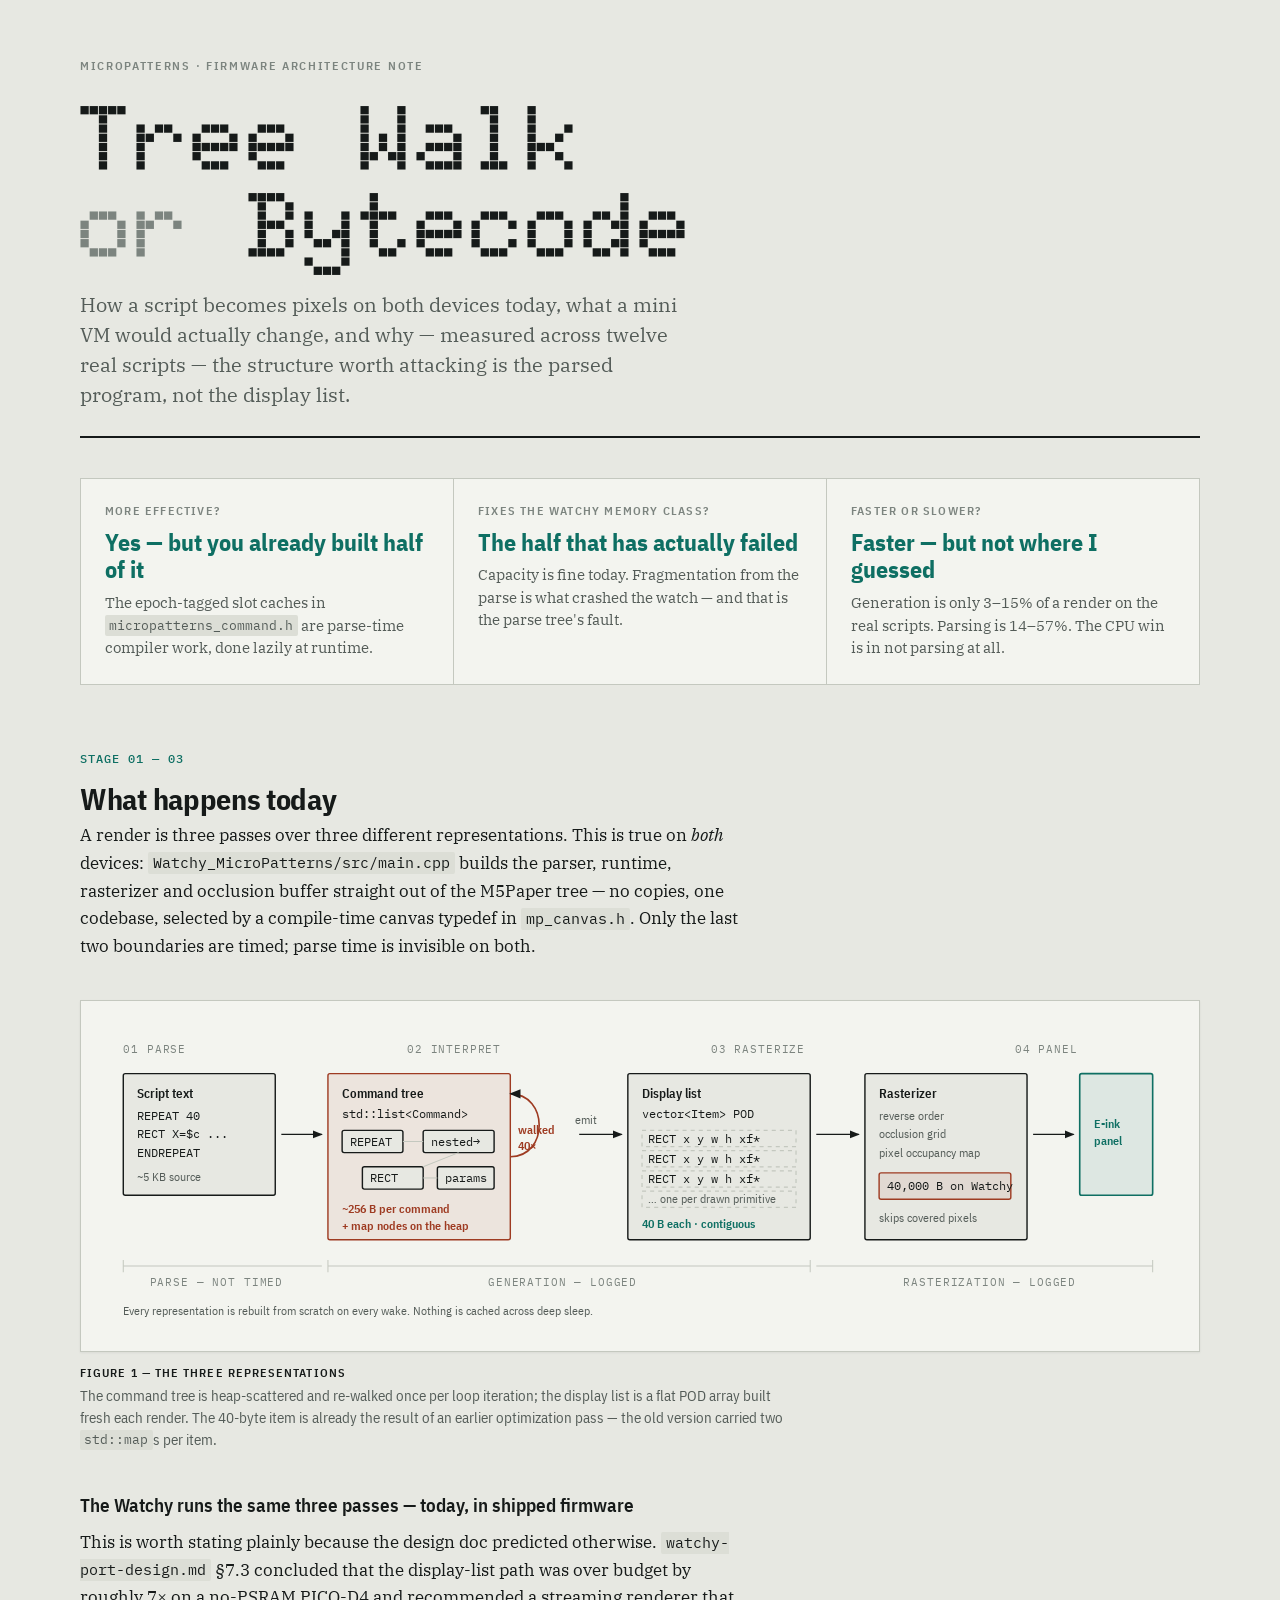
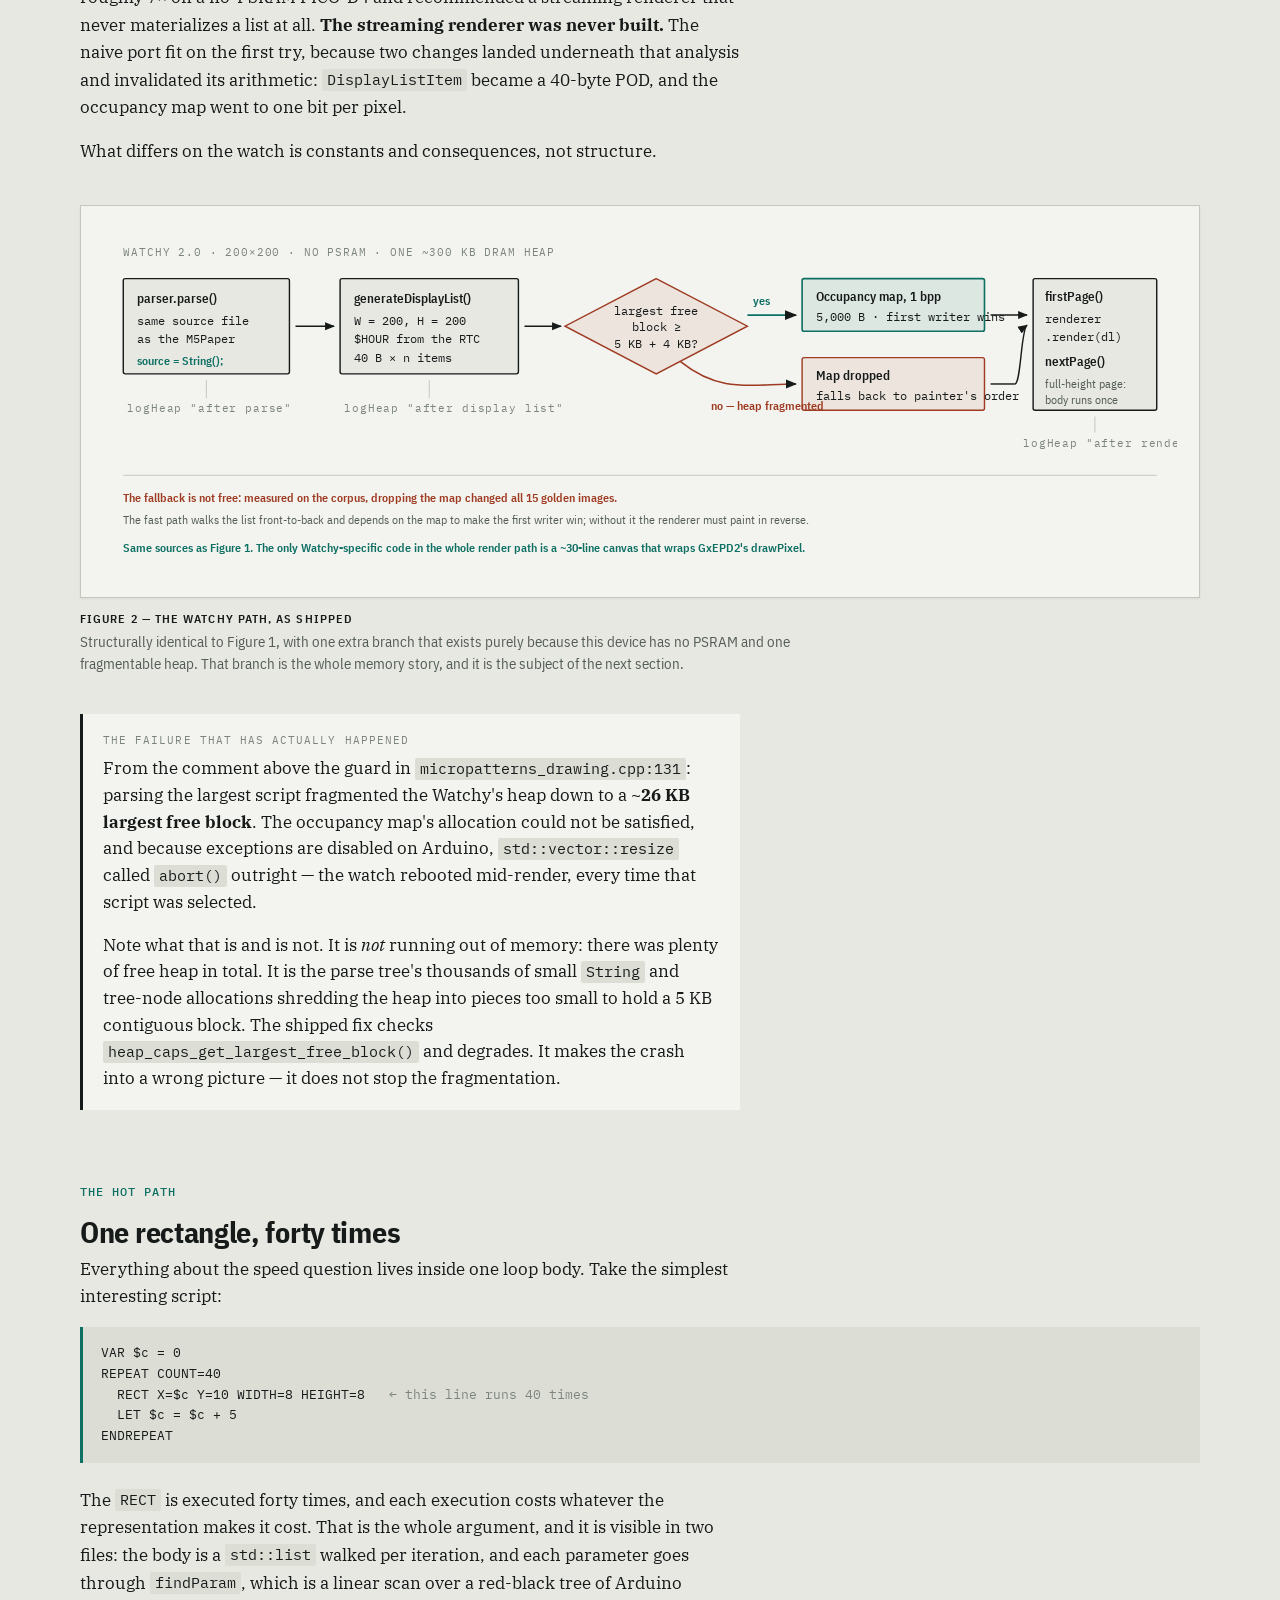
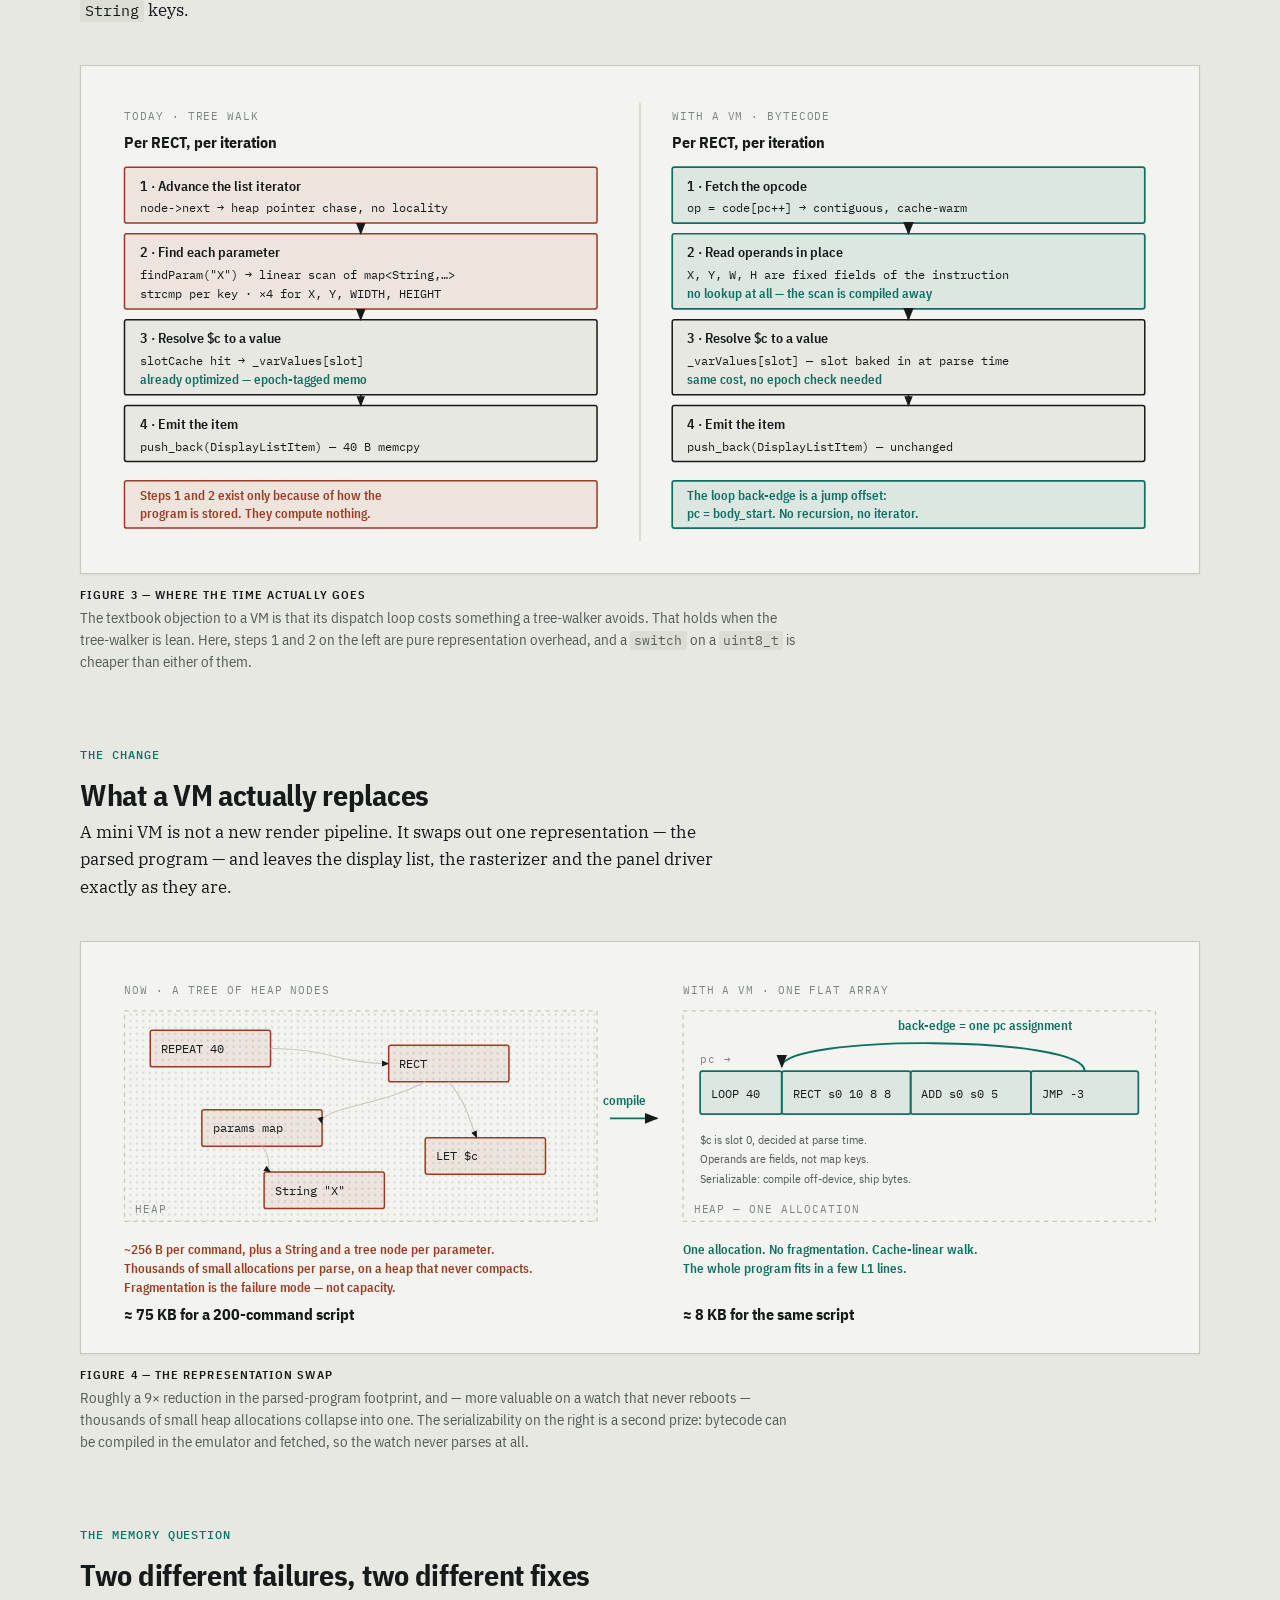
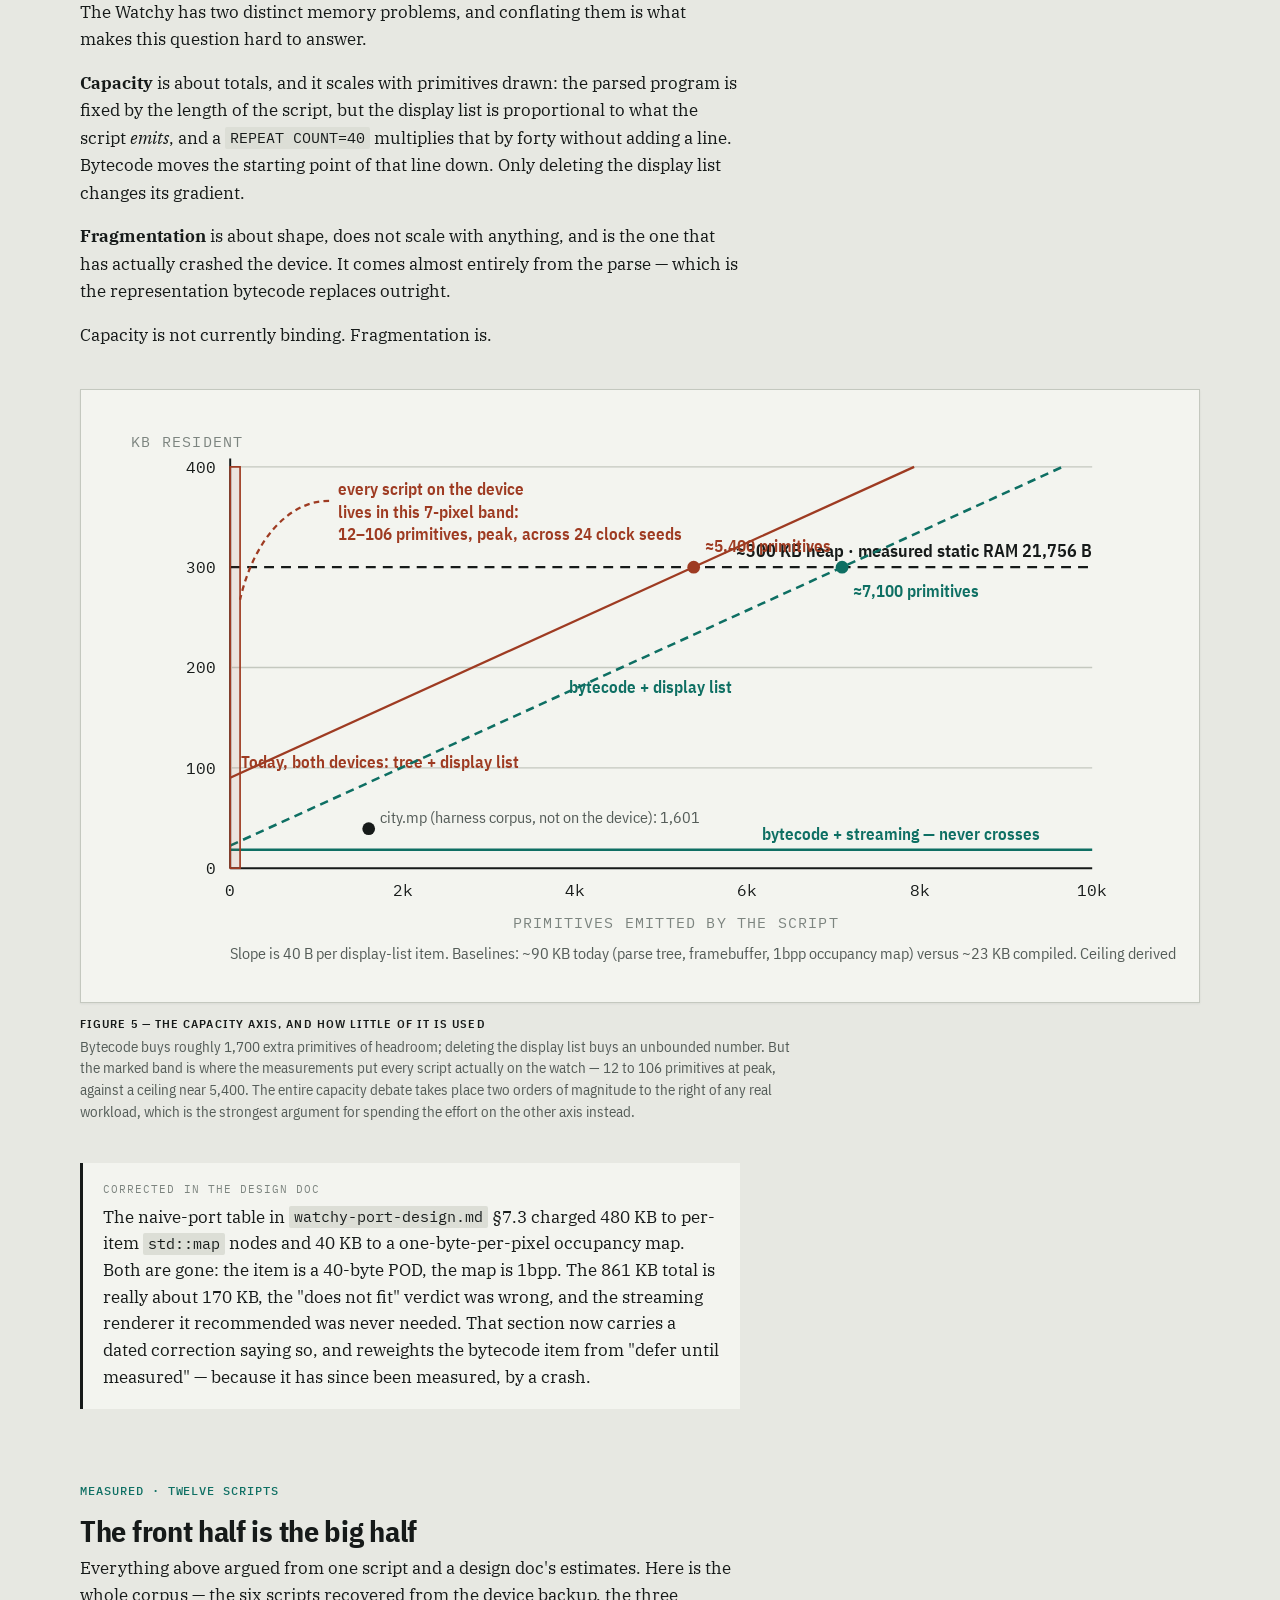
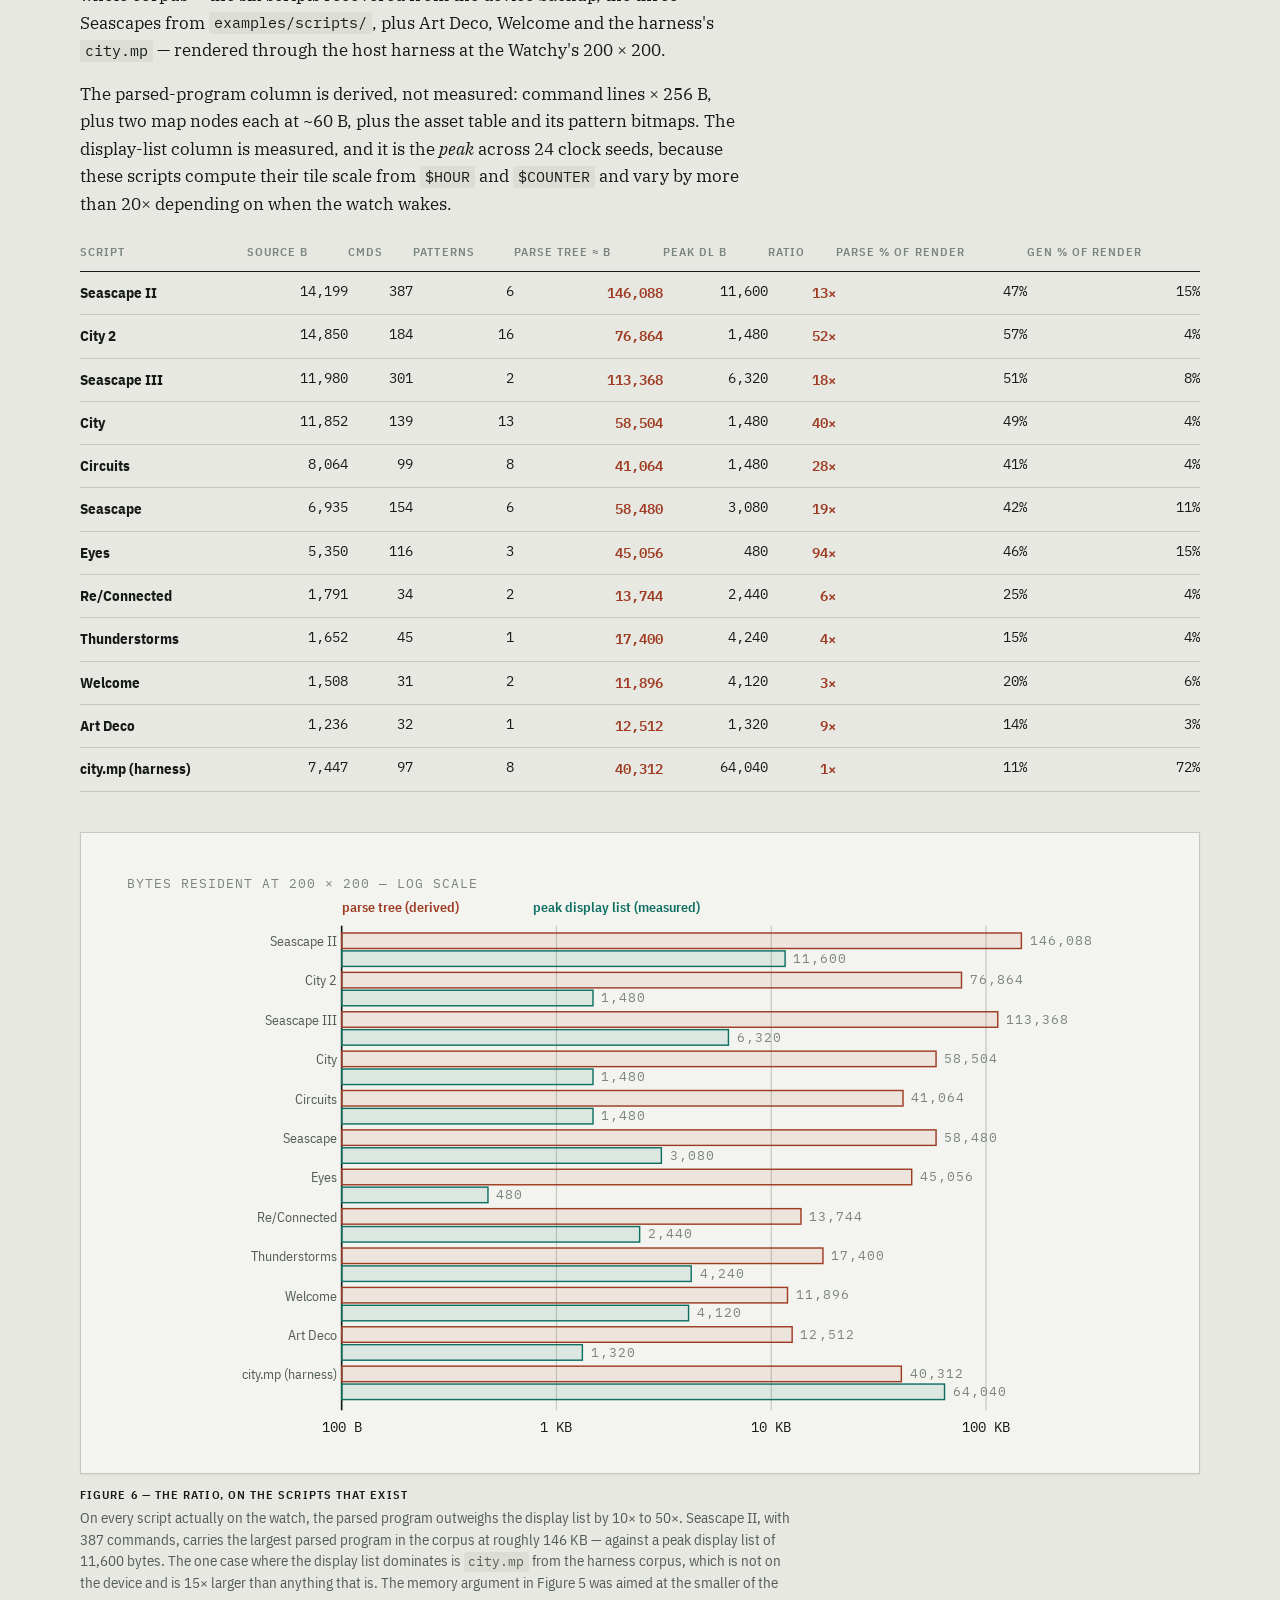
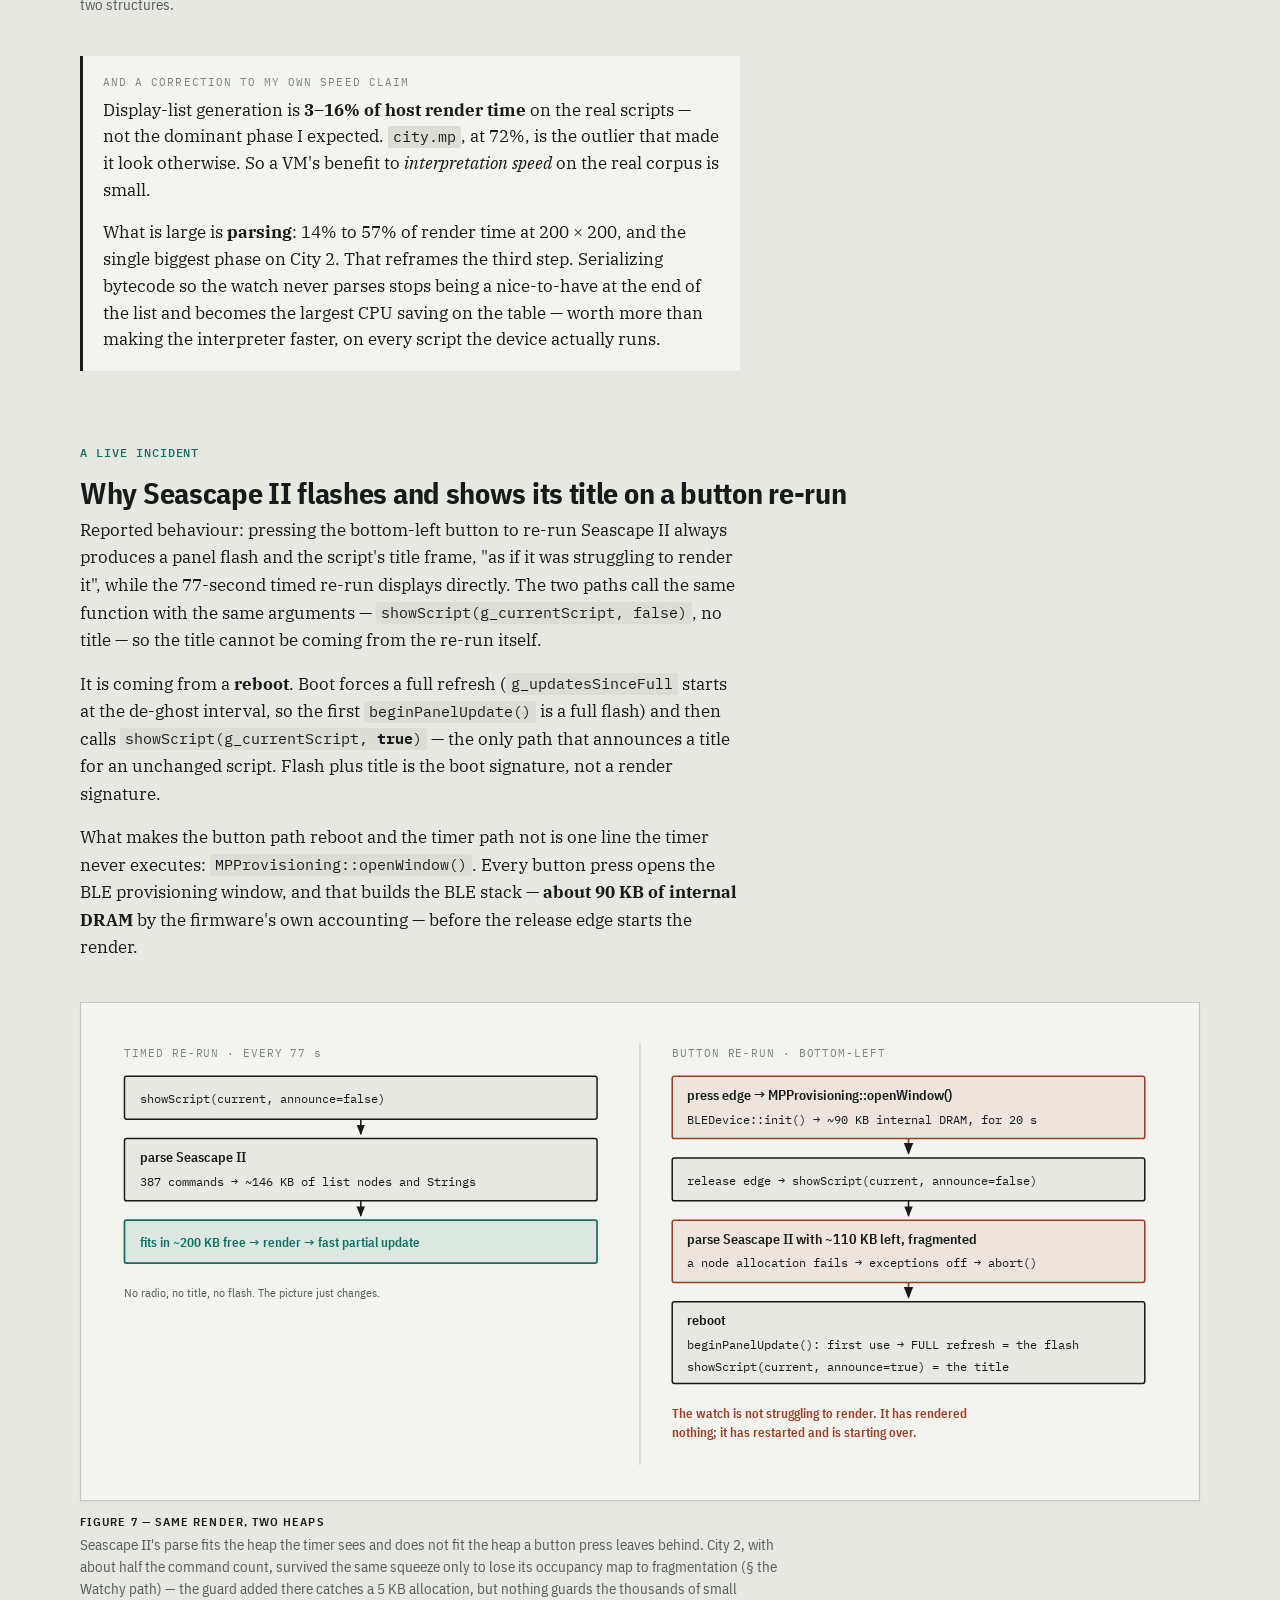
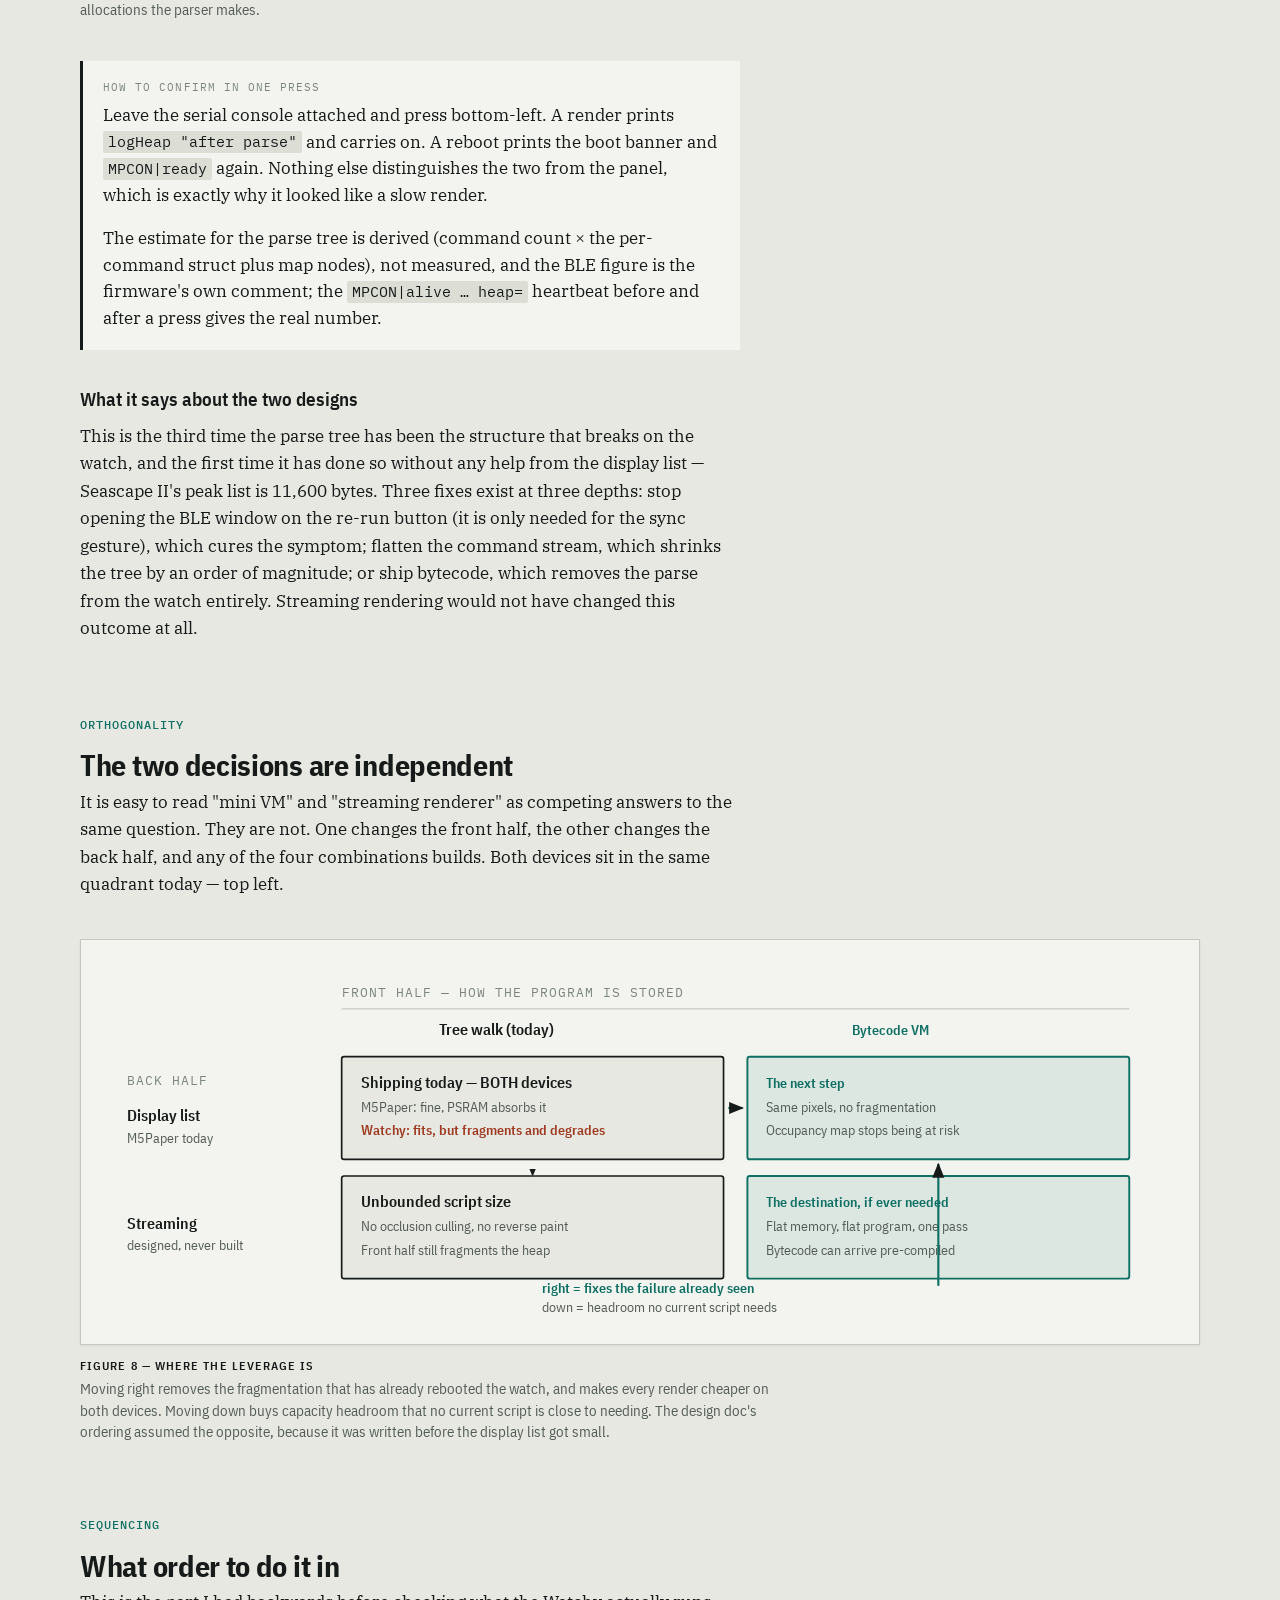
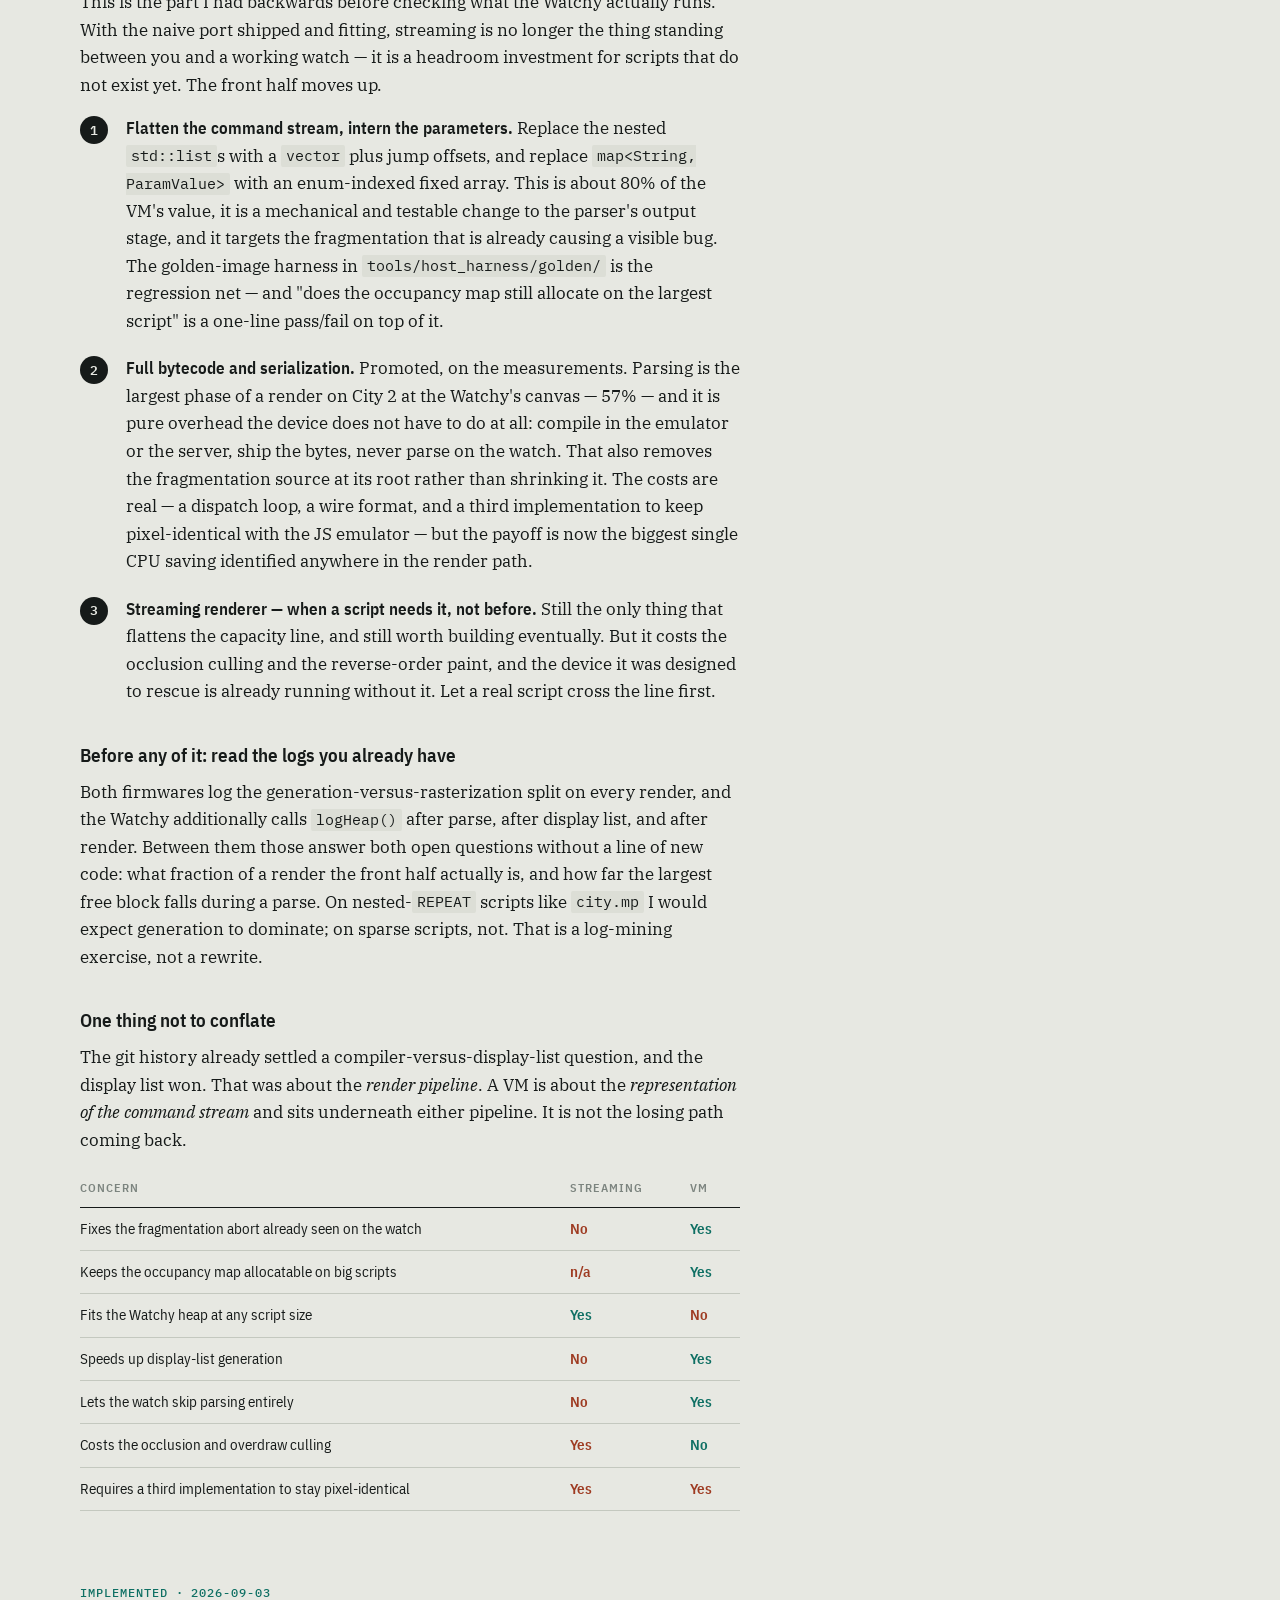
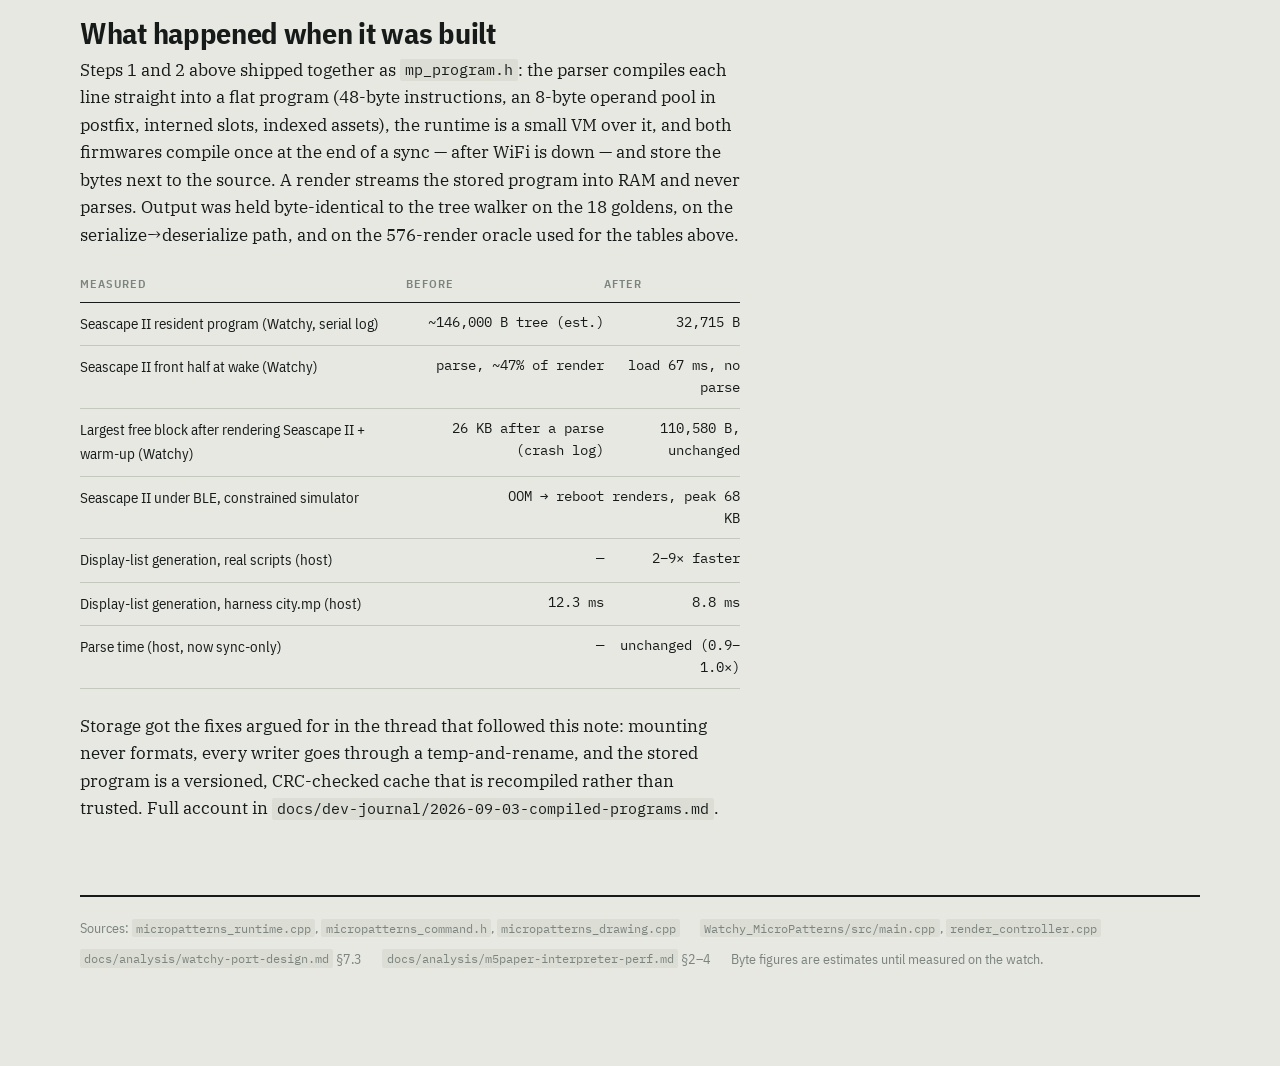
==== commit 89459d93: "Record the compiled-program work: journal entry and explainer follow-ups Co-Authored-By: Claude Fabl" ====
--- a/docs/explainers/tree-walk-or-bytecode.html
+++ b/docs/explainers/tree-walk-or-bytecode.html
@@ -1121,6 +1121,32 @@
   </div>
 </section>
 
+
+<section>
+  <p class="kicker">Implemented · 2026-09-03</p>
+  <h2>What happened when it was built</h2>
+  <div class="col">
+    <p>Steps 1 and 2 above shipped together as <code>mp_program.h</code>: the parser compiles each line straight into a flat program (48-byte instructions, an 8-byte operand pool in postfix, interned slots, indexed assets), the runtime is a small VM over it, and both firmwares compile once at the end of a sync — after WiFi is down — and store the bytes next to the source. A render streams the stored program into RAM and never parses. Output was held byte-identical to the tree walker on the 18 goldens, on the serialize→deserialize path, and on the 576-render oracle used for the tables above.</p>
+  </div>
+  <div class="tbl-wrap col">
+    <table>
+      <thead><tr><th>Measured</th><th>Before</th><th>After</th></tr></thead>
+      <tbody>
+        <tr><td>Seascape II resident program (Watchy, serial log)</td><td class="num">~146,000 B tree (est.)</td><td class="num">32,715 B</td></tr>
+        <tr><td>Seascape II front half at wake (Watchy)</td><td class="num">parse, ~47% of render</td><td class="num">load 67 ms, no parse</td></tr>
+        <tr><td>Largest free block after rendering Seascape II + warm-up (Watchy)</td><td class="num">26 KB after a parse (crash log)</td><td class="num">110,580 B, unchanged</td></tr>
+        <tr><td>Seascape II under BLE, constrained simulator</td><td class="num">OOM → reboot</td><td class="num">renders, peak 68 KB</td></tr>
+        <tr><td>Display-list generation, real scripts (host)</td><td class="num">—</td><td class="num">2–9× faster</td></tr>
+        <tr><td>Display-list generation, harness city.mp (host)</td><td class="num">12.3 ms</td><td class="num">8.8 ms</td></tr>
+        <tr><td>Parse time (host, now sync-only)</td><td class="num">—</td><td class="num">unchanged (0.9–1.0×)</td></tr>
+      </tbody>
+    </table>
+  </div>
+  <div class="col">
+    <p>Storage got the fixes argued for in the thread that followed this note: mounting never formats, every writer goes through a temp-and-rename, and the stored program is a versioned, CRC-checked cache that is recompiled rather than trusted. Full account in <code>docs/dev-journal/2026-09-03-compiled-programs.md</code>.</p>
+  </div>
+</section>
+
 <footer class="end">
   <span>Sources: <code>micropatterns_runtime.cpp</code>, <code>micropatterns_command.h</code>, <code>micropatterns_drawing.cpp</code></span>
   <span><code>Watchy_MicroPatterns/src/main.cpp</code>, <code>render_controller.cpp</code></span>
